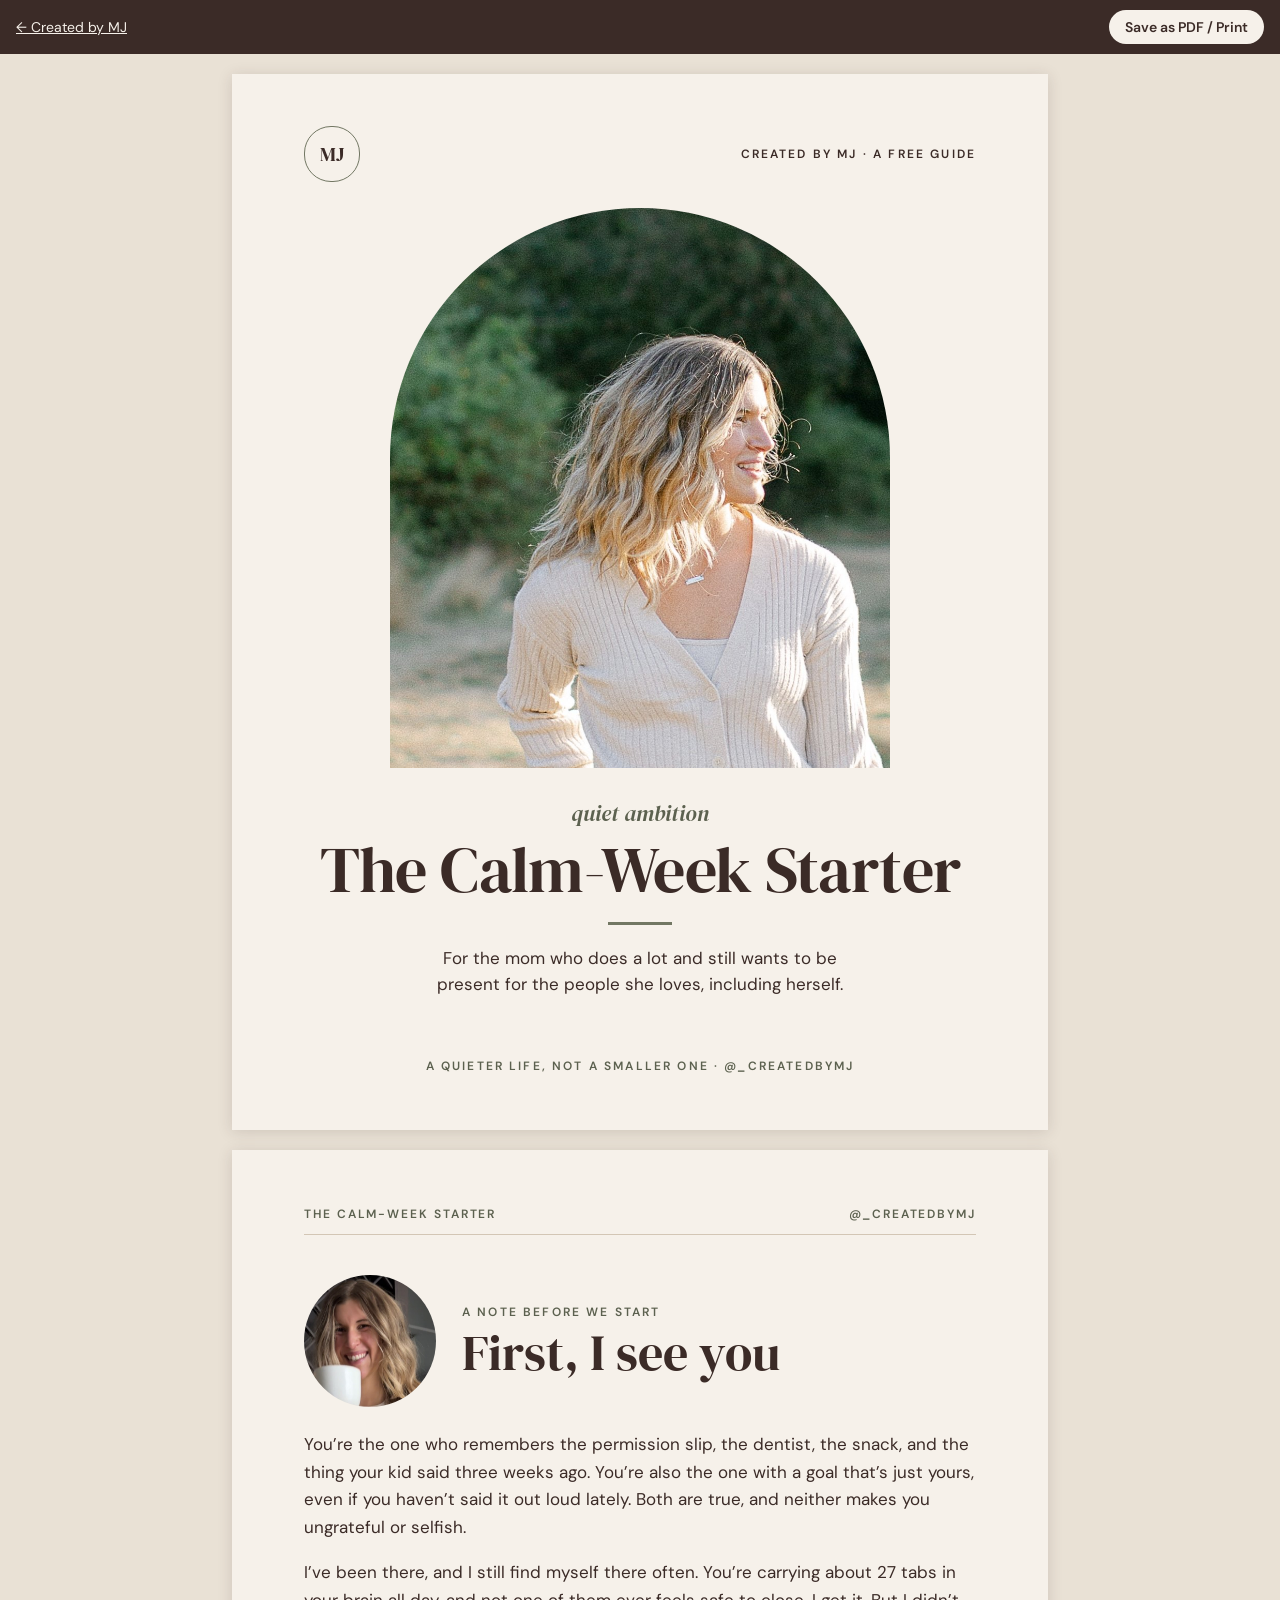
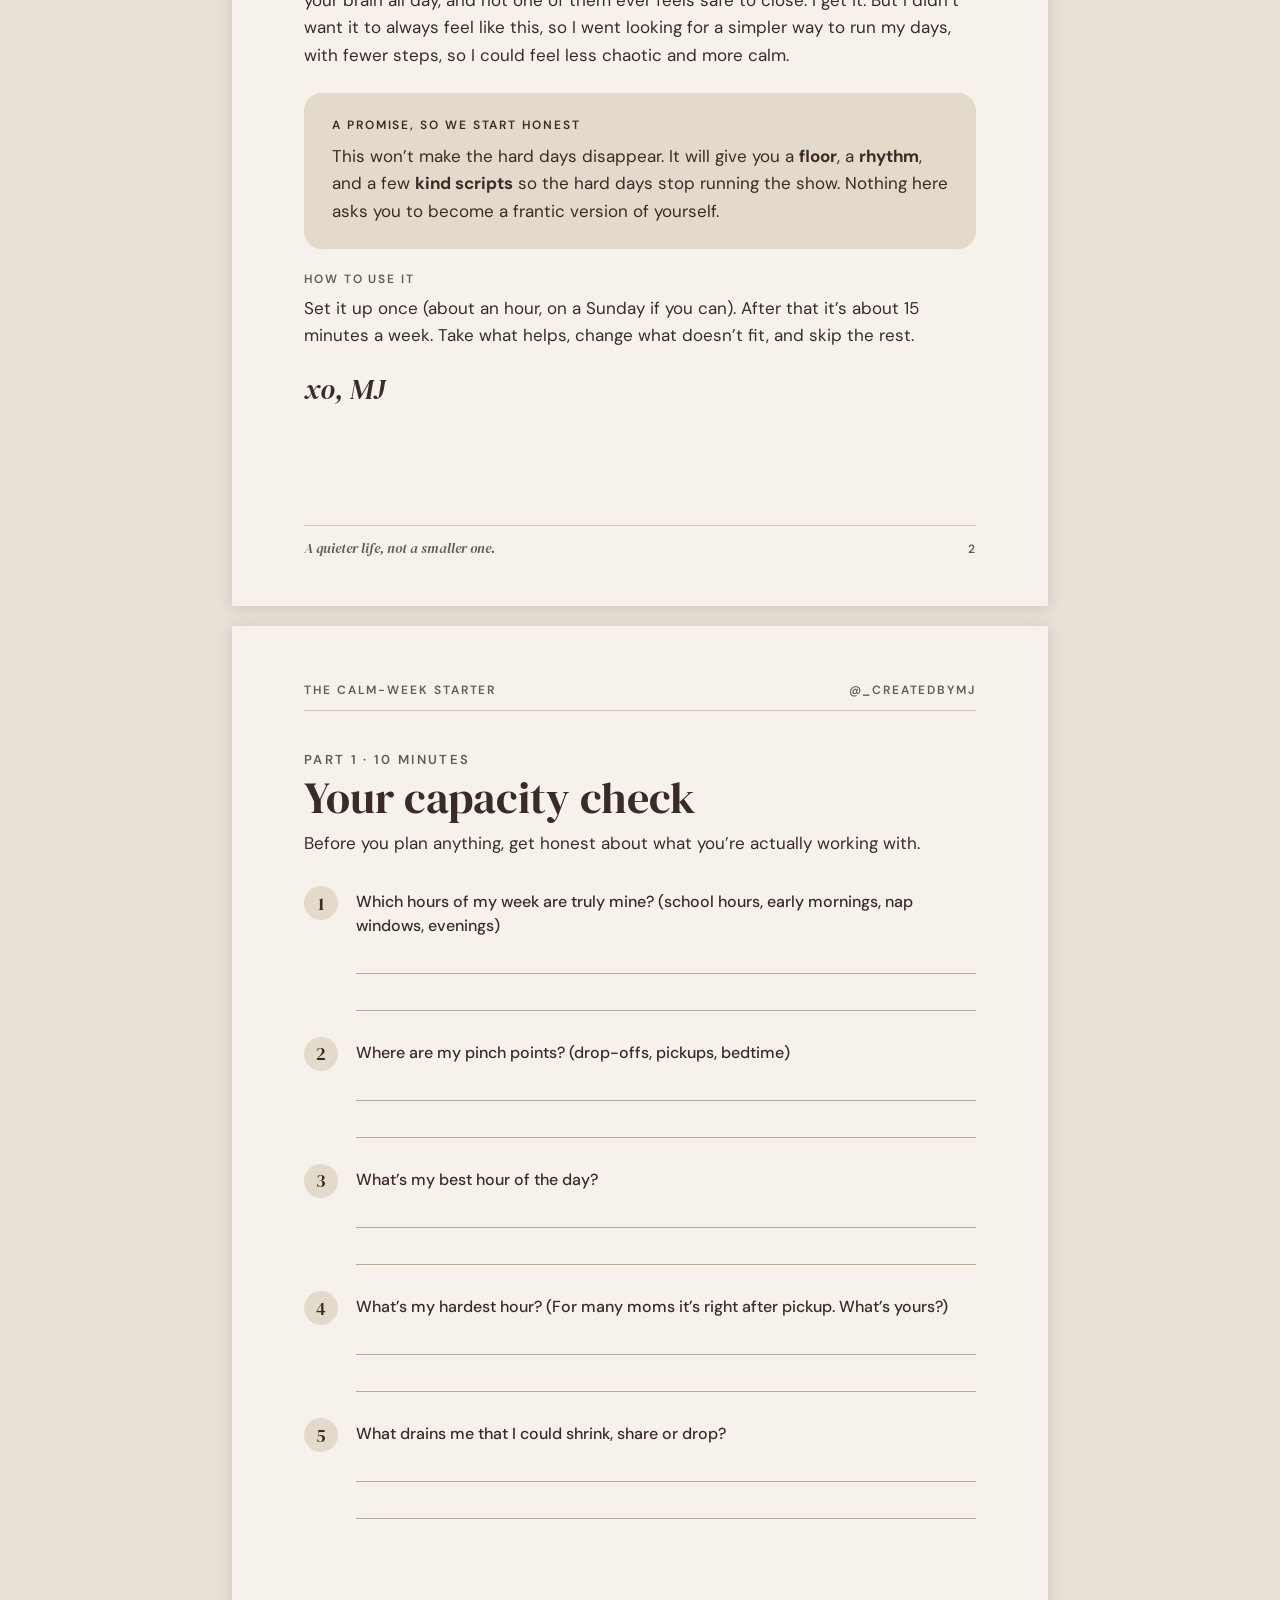
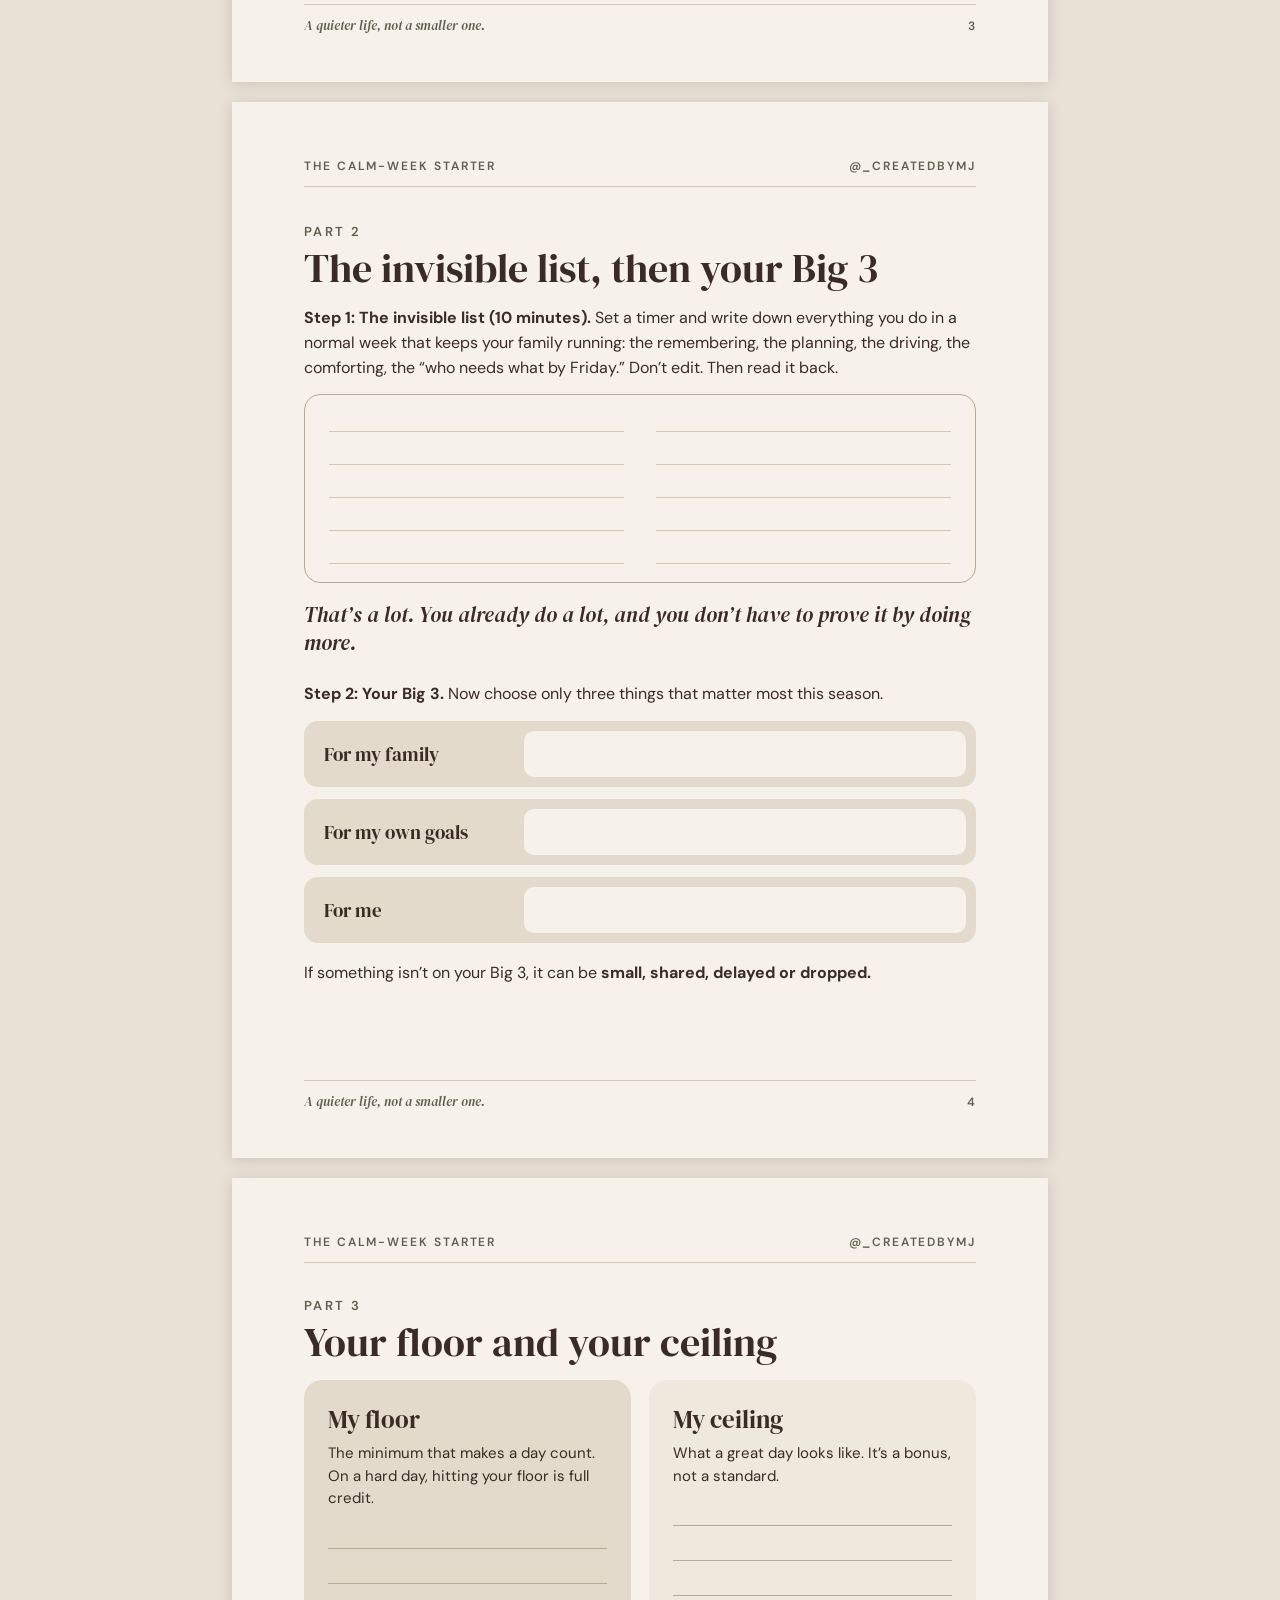
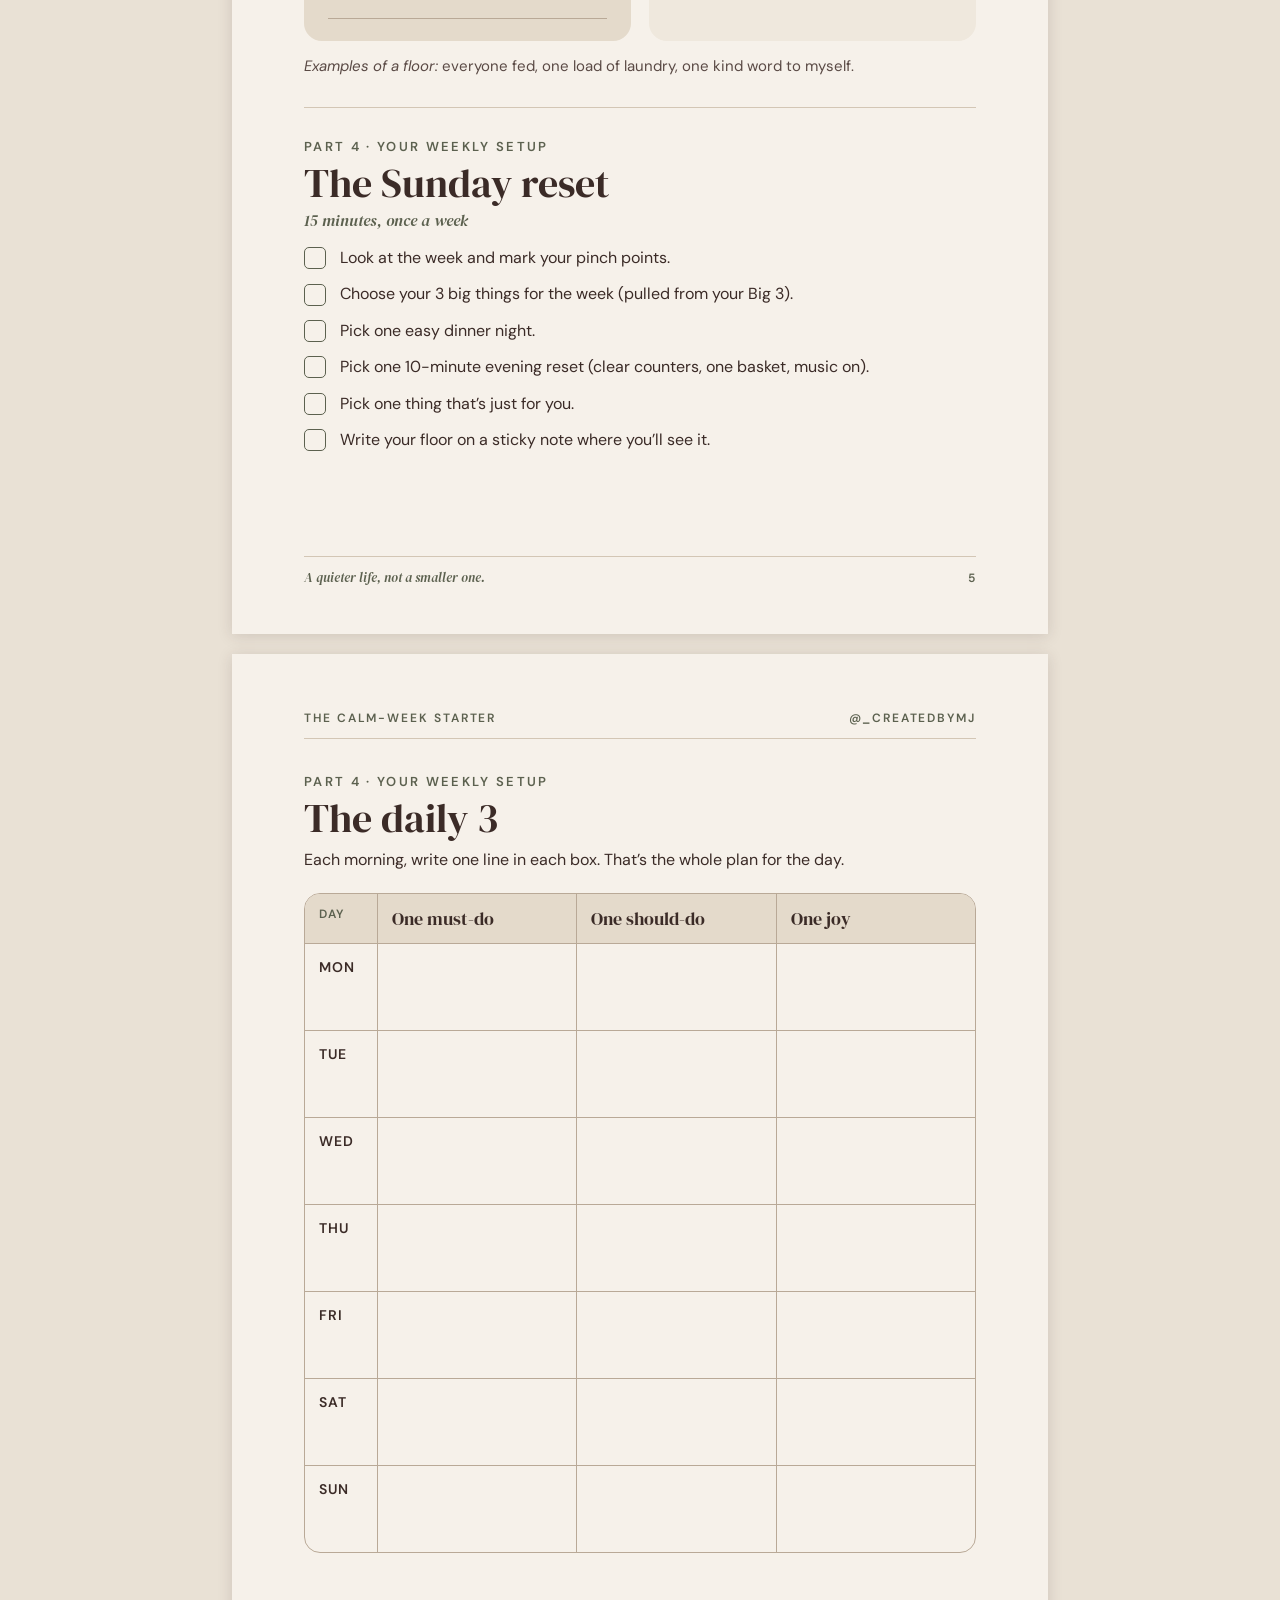
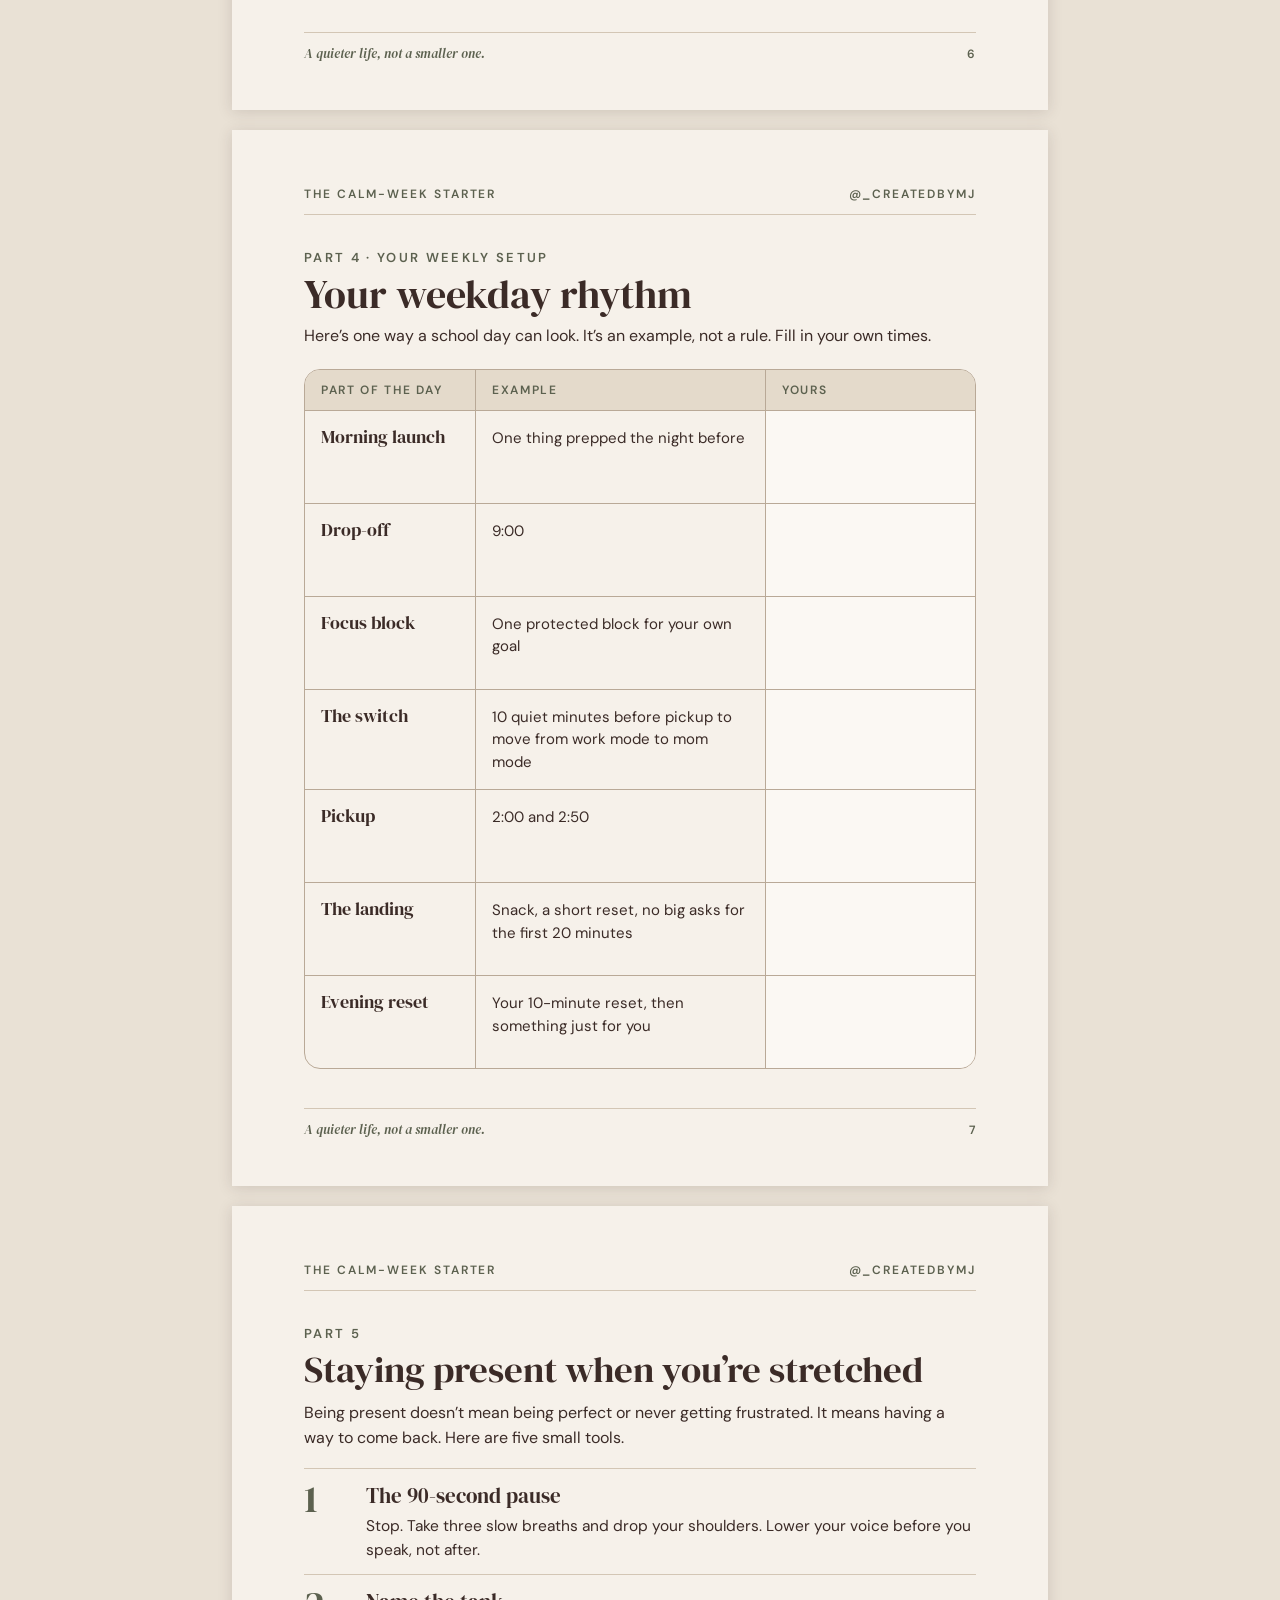
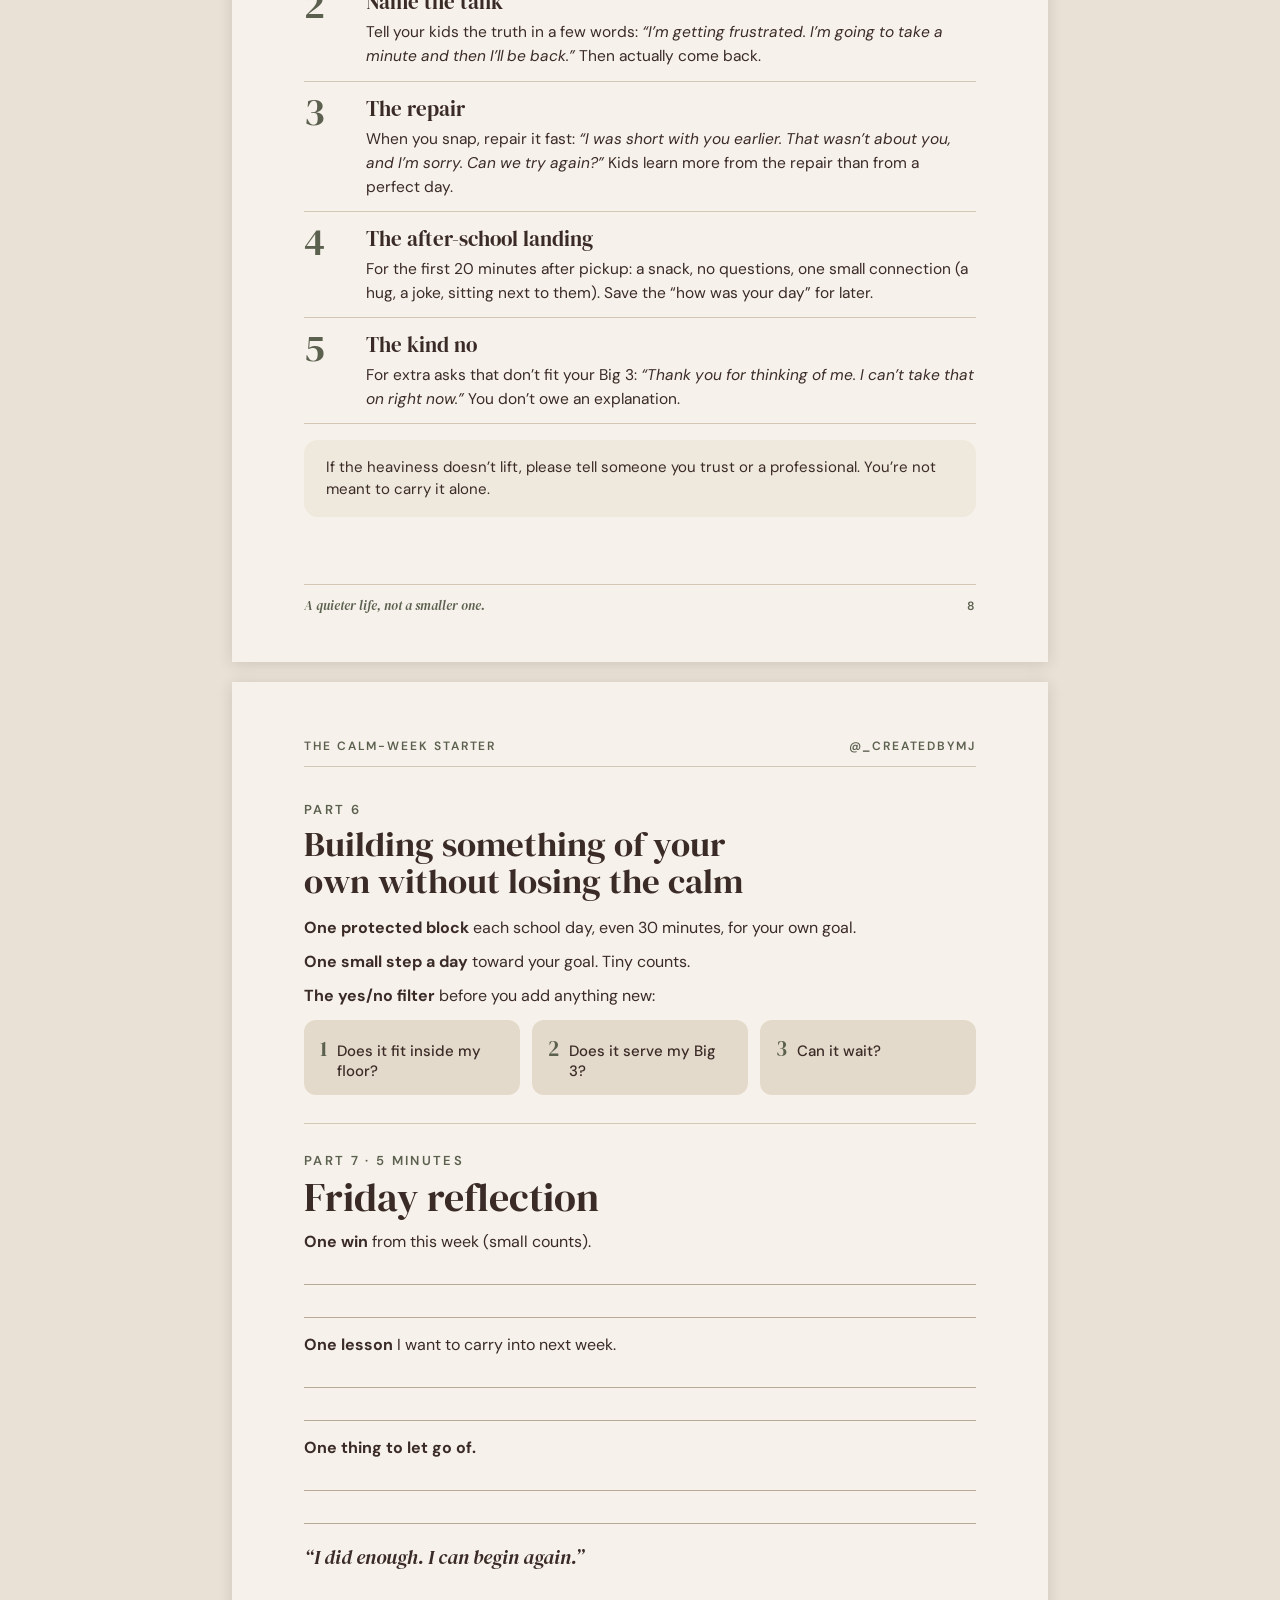
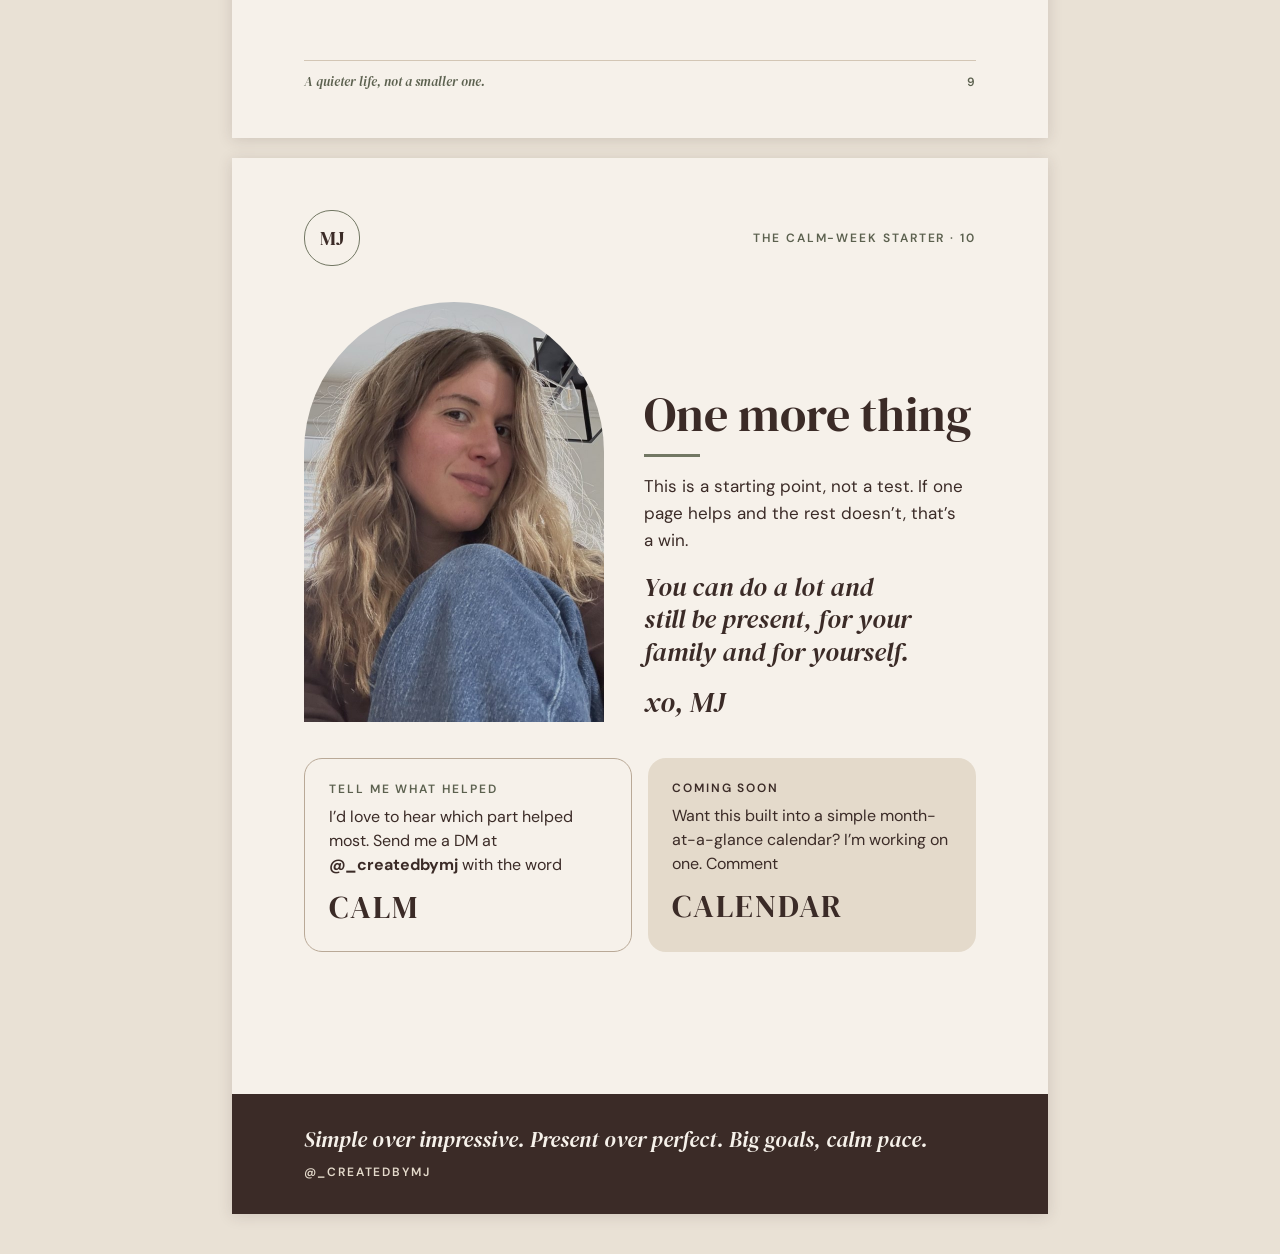
==== calm-week-starter.html @ dbc9920c "Add files via upload" ====
<!doctype html><html lang="en"><head><meta charset="utf-8"><meta name="viewport" content="width=device-width, initial-scale=1">
<title>The Calm-Week Starter | Created by MJ</title>
<meta name="description" content="A free guide from @_createdbymj for the mom who does a lot and still wants to be present.">
<link rel="preconnect" href="https://fonts.googleapis.com"><link rel="preconnect" href="https://fonts.gstatic.com" crossorigin>
<link rel="stylesheet" href="https://fonts.googleapis.com/css2?family=DM+Serif+Display:ital@0;1&family=DM+Sans:opsz,wght@9..40,400;9..40,500;9..40,600&display=swap">
<style>
html,body{margin:0;background:#E9E1D5}
.bar{position:sticky;top:0;z-index:5;background:#3B2B27;color:#F6F1EA;font-family:'DM Sans',system-ui,sans-serif;font-size:14px;display:flex;justify-content:space-between;align-items:center;gap:12px;padding:10px max(16px,env(safe-area-inset-left))}
.bar a{color:#F6F1EA}
.bar button{font:inherit;font-weight:600;background:#F6F1EA;color:#3B2B27;border:0;border-radius:999px;padding:8px 16px;cursor:pointer}
.wrap{display:flex;flex-direction:column;align-items:center;gap:20px;padding:20px 0 40px}
.frame{width:min(816px,calc(100vw - 24px));overflow:hidden;box-shadow:0 2px 14px rgba(59,43,39,.15)}
.pg{width:816px;height:1056px;overflow:hidden;transform-origin:0 0}
@page{size:8.5in 11in;margin:0}
@media print{
 html,body{background:#F6F1EA}
 .bar{display:none}.wrap{display:block;padding:0}
 .frame{width:816px!important;height:1056px!important;box-shadow:none;page-break-after:always;break-after:page}
 .frame:last-child{page-break-after:auto;break-after:auto}
 .pg{transform:none!important}
 *{-webkit-print-color-adjust:exact;print-color-adjust:exact}
}
</style></head><body>
<div class="bar"><a href="/">← Created by MJ</a><button type="button" id="save">Save as PDF / Print</button></div>
<div class="wrap"><div class="frame"><section class="pg">

<div style="width: 816px; height: 1056px; box-sizing: border-box; padding: 52px 72px 56px; background: #F6F1EA; font-family: 'DM Sans', system-ui, sans-serif; color: #3B2B27; display: flex; flex-direction: column; align-items: center">
<div style="width: 100%; display: flex; justify-content: space-between; align-items: center">
<div style="width: 54px; height: 54px; border-radius: 27px; border: 1px solid #727763; display: flex; align-items: center; justify-content: center; font-family: 'DM Serif Display', Georgia, serif; font-size: 20px; color: #3B2B27">MJ</div>
<span style="font-size: 12px; letter-spacing: 0.18em; text-transform: uppercase; font-weight: 600; color: #3B2B27">Created by MJ · A free guide</span>
</div>
<img src="cws-cover.jpg" alt="MJ smiling outdoors in a cream cardigan" style="margin-top: 26px; width: 500px; height: 560px; object-fit: cover; object-position: 55% 30%; border-radius: 250px 250px 0 0; display: block">
<p style="margin: 34px 0 0; font-family: 'DM Serif Display', Georgia, serif; font-style: italic; font-size: 22px; color: #5C614F; line-height: 1">quiet ambition</p>
<h1 style="margin: 14px 0 0; font-family: 'DM Serif Display', Georgia, serif; font-weight: 400; font-size: 64px; line-height: 1; color: #3B2B27; letter-spacing: -0.01em; text-align: center">The Calm-Week Starter</h1>
<div style="margin-top: 20px; width: 64px; height: 3px; background: #727763"></div>
<p style="margin: 20px 0 0; max-width: 560px; text-align: center; font-size: 17px; line-height: 1.55; color: #3B2B27; text-wrap: balance">For the mom who does a lot and still wants to be present for the people she loves, including herself.</p>
<p style="margin: auto 0 0; font-size: 12px; letter-spacing: 0.18em; text-transform: uppercase; font-weight: 600; color: #5C614F">A quieter life, not a smaller one · @_createdbymj</p>
</div>
</section></div><div class="frame"><section class="pg">

<div style="width: 816px; height: 1056px; box-sizing: border-box; padding: 56px 72px 48px; background: #F6F1EA; font-family: 'DM Sans', system-ui, sans-serif; color: #3B2B27; display: flex; flex-direction: column">
<div style="display: flex; justify-content: space-between; font-size: 12px; letter-spacing: 0.16em; text-transform: uppercase; font-weight: 600; color: #5C614F; border-bottom: 1px solid #D3C6B5; padding-bottom: 12px">
<span>The Calm-Week Starter</span><span>@_createdbymj</span>
</div>
<div style="flex-grow: 1; display: flex; flex-direction: column; gap: 18px; padding-top: 40px">
<div style="display: flex; align-items: center; gap: 26px; margin-bottom: 6px">
<img src="cws-welcome.jpg" alt="MJ laughing with a mug in her kitchen" style="width: 132px; height: 132px; border-radius: 66px; object-fit: cover; flex-shrink: 0; display: block">
<div style="display: flex; flex-direction: column; gap: 8px">
<p style="margin: 0; font-size: 12px; letter-spacing: 0.18em; text-transform: uppercase; font-weight: 600; color: #5C614F">A note before we start</p>
<h2 style="margin: 0; font-family: 'DM Serif Display', Georgia, serif; font-weight: 400; font-size: 50px; line-height: 1; color: #3B2B27">First, I see you</h2>
</div>
</div>
<p style="margin: 0; font-size: 17px; line-height: 1.62; text-wrap: pretty">You’re the one who remembers the permission slip, the dentist, the snack, and the thing your kid said three weeks ago. You’re also the one with a goal that’s just yours, even if you haven’t said it out loud lately. Both are true, and neither makes you ungrateful or selfish.</p>
<p style="margin: 0; font-size: 17px; line-height: 1.62; text-wrap: pretty">I’ve been there, and I still find myself there often. You’re carrying about 27 tabs in your brain all day, and not one of them ever feels safe to close. I get it. But I didn’t want it to always feel like this, so I went looking for a simpler way to run my days, with fewer steps, so I could feel less chaotic and more calm.</p>
<div style="margin-top: 6px; background: #E4DACB; border-radius: 18px; padding: 24px 28px; display: flex; flex-direction: column; gap: 10px">
<p style="margin: 0; font-size: 12px; letter-spacing: 0.16em; text-transform: uppercase; font-weight: 600; color: #3B2B27">A promise, so we start honest</p>
<p style="margin: 0; font-size: 17px; line-height: 1.6; text-wrap: pretty">This won’t make the hard days disappear. It will give you a <strong>floor</strong>, a <strong>rhythm</strong>, and a few <strong>kind scripts</strong> so the hard days stop running the show. Nothing here asks you to become a frantic version of yourself.</p>
</div>
<div style="display: flex; flex-direction: column; gap: 8px; margin-top: 4px">
<p style="margin: 0; font-size: 12px; letter-spacing: 0.16em; text-transform: uppercase; font-weight: 600; color: #5C614F">How to use it</p>
<p style="margin: 0; font-size: 17px; line-height: 1.6; text-wrap: pretty">Set it up once (about an hour, on a Sunday if you can). After that it’s about 15 minutes a week. Take what helps, change what doesn’t fit, and skip the rest.</p>
</div>
<p style="margin: 8px 0 0; font-family: 'DM Serif Display', Georgia, serif; font-style: italic; font-size: 28px; color: #3B2B27; line-height: 1">xo, MJ</p>
</div>
<div style="display: flex; justify-content: space-between; align-items: baseline; border-top: 1px solid #D3C6B5; padding-top: 12px">
<span style="font-family: 'DM Serif Display', Georgia, serif; font-style: italic; font-size: 14px; color: #5C614F">A quieter life, not a smaller one.</span>
<span style="font-size: 12px; font-weight: 600; letter-spacing: 0.1em; color: #5C614F">2</span>
</div>
</div>
</section></div><div class="frame"><section class="pg">

<div style="width: 816px; height: 1056px; box-sizing: border-box; padding: 56px 72px 48px; background: #F6F1EA; font-family: 'DM Sans', system-ui, sans-serif; color: #3B2B27; display: flex; flex-direction: column">
<div style="display: flex; justify-content: space-between; font-size: 12px; letter-spacing: 0.16em; text-transform: uppercase; font-weight: 600; color: #5C614F; border-bottom: 1px solid #D3C6B5; padding-bottom: 12px">
<span>The Calm-Week Starter</span><span>@_createdbymj</span>
</div>
<div style="flex-grow: 1; display: flex; flex-direction: column; padding-top: 40px">
<p style="margin: 0; font-size: 13px; letter-spacing: 0.18em; text-transform: uppercase; font-weight: 600; color: #5C614F">Part 1 · 10 minutes</p>
<h2 style="margin: 8px 0 10px; font-family: 'DM Serif Display', Georgia, serif; font-weight: 400; font-size: 44px; line-height: 1; color: #3B2B27">Your capacity check</h2>
<p style="margin: 0 0 30px; font-size: 17px; line-height: 1.55">Before you plan anything, get honest about what you’re actually working with.</p>
<div style="display: flex; flex-direction: column; gap: 26px">
<div style="display: flex; gap: 18px">
<div style="flex-shrink: 0; width: 34px; height: 34px; border-radius: 17px; background: #E4DACB; display: flex; align-items: center; justify-content: center; font-family: 'DM Serif Display', Georgia, serif; font-weight: 400; font-size: 18px; color: #3B2B27">1</div>
<div style="flex-grow: 1; display: flex; flex-direction: column">
<p style="margin: 4px 0 0; font-size: 16px; line-height: 1.45; font-weight: 500">Which hours of my week are truly mine? (school hours, early mornings, nap windows, evenings)</p>
<div style="height: 36px; border-bottom: 1px solid #B9A997"></div>
<div style="height: 36px; border-bottom: 1px solid #B9A997"></div>
</div>
</div>
<div style="display: flex; gap: 18px">
<div style="flex-shrink: 0; width: 34px; height: 34px; border-radius: 17px; background: #E4DACB; display: flex; align-items: center; justify-content: center; font-family: 'DM Serif Display', Georgia, serif; font-weight: 400; font-size: 18px; color: #3B2B27">2</div>
<div style="flex-grow: 1; display: flex; flex-direction: column">
<p style="margin: 4px 0 0; font-size: 16px; line-height: 1.45; font-weight: 500">Where are my pinch points? (drop-offs, pickups, bedtime)</p>
<div style="height: 36px; border-bottom: 1px solid #B9A997"></div>
<div style="height: 36px; border-bottom: 1px solid #B9A997"></div>
</div>
</div>
<div style="display: flex; gap: 18px">
<div style="flex-shrink: 0; width: 34px; height: 34px; border-radius: 17px; background: #E4DACB; display: flex; align-items: center; justify-content: center; font-family: 'DM Serif Display', Georgia, serif; font-weight: 400; font-size: 18px; color: #3B2B27">3</div>
<div style="flex-grow: 1; display: flex; flex-direction: column">
<p style="margin: 4px 0 0; font-size: 16px; line-height: 1.45; font-weight: 500">What’s my best hour of the day?</p>
<div style="height: 36px; border-bottom: 1px solid #B9A997"></div>
<div style="height: 36px; border-bottom: 1px solid #B9A997"></div>
</div>
</div>
<div style="display: flex; gap: 18px">
<div style="flex-shrink: 0; width: 34px; height: 34px; border-radius: 17px; background: #E4DACB; display: flex; align-items: center; justify-content: center; font-family: 'DM Serif Display', Georgia, serif; font-weight: 400; font-size: 18px; color: #3B2B27">4</div>
<div style="flex-grow: 1; display: flex; flex-direction: column">
<p style="margin: 4px 0 0; font-size: 16px; line-height: 1.45; font-weight: 500">What’s my hardest hour? (For many moms it’s right after pickup. What’s yours?)</p>
<div style="height: 36px; border-bottom: 1px solid #B9A997"></div>
<div style="height: 36px; border-bottom: 1px solid #B9A997"></div>
</div>
</div>
<div style="display: flex; gap: 18px">
<div style="flex-shrink: 0; width: 34px; height: 34px; border-radius: 17px; background: #E4DACB; display: flex; align-items: center; justify-content: center; font-family: 'DM Serif Display', Georgia, serif; font-weight: 400; font-size: 18px; color: #3B2B27">5</div>
<div style="flex-grow: 1; display: flex; flex-direction: column">
<p style="margin: 4px 0 0; font-size: 16px; line-height: 1.45; font-weight: 500">What drains me that I could shrink, share or drop?</p>
<div style="height: 36px; border-bottom: 1px solid #B9A997"></div>
<div style="height: 36px; border-bottom: 1px solid #B9A997"></div>
</div>
</div>
</div>
</div>
<div style="display: flex; justify-content: space-between; align-items: baseline; border-top: 1px solid #D3C6B5; padding-top: 12px">
<span style="font-family: 'DM Serif Display', Georgia, serif; font-style: italic; font-size: 13px; color: #5C614F">A quieter life, not a smaller one.</span>
<span style="font-size: 12px; font-weight: 600; letter-spacing: 0.1em; color: #5C614F">3</span>
</div>
</div>
</section></div><div class="frame"><section class="pg">

<div style="width: 816px; height: 1056px; box-sizing: border-box; padding: 56px 72px 48px; background: #F6F1EA; font-family: 'DM Sans', system-ui, sans-serif; color: #3B2B27; display: flex; flex-direction: column">
<div style="display: flex; justify-content: space-between; font-size: 12px; letter-spacing: 0.16em; text-transform: uppercase; font-weight: 600; color: #5C614F; border-bottom: 1px solid #D3C6B5; padding-bottom: 12px">
<span>The Calm-Week Starter</span><span>@_createdbymj</span>
</div>
<div style="flex-grow: 1; display: flex; flex-direction: column; padding-top: 36px">
<p style="margin: 0; font-size: 13px; letter-spacing: 0.18em; text-transform: uppercase; font-weight: 600; color: #5C614F">Part 2</p>
<h2 style="margin: 8px 0 18px; font-family: 'DM Serif Display', Georgia, serif; font-weight: 400; font-size: 40px; line-height: 1; color: #3B2B27">The invisible list, then your Big 3</h2>
<p style="margin: 0; font-size: 16px; line-height: 1.55; text-wrap: pretty"><strong>Step 1: The invisible list (10 minutes).</strong> Set a timer and write down everything you do in a normal week that keeps your family running: the remembering, the planning, the driving, the comforting, the “who needs what by Friday.” Don’t edit. Then read it back.</p>
<div style="margin-top: 14px; border: 1px solid #B9A997; border-radius: 16px; padding: 4px 24px 18px; display: grid; grid-template-columns: repeat(2, minmax(0, 1fr)); column-gap: 32px">
<div style="height: 32px; border-bottom: 1px solid #D3C6B5"></div><div style="height: 32px; border-bottom: 1px solid #D3C6B5"></div>
<div style="height: 32px; border-bottom: 1px solid #D3C6B5"></div><div style="height: 32px; border-bottom: 1px solid #D3C6B5"></div>
<div style="height: 32px; border-bottom: 1px solid #D3C6B5"></div><div style="height: 32px; border-bottom: 1px solid #D3C6B5"></div>
<div style="height: 32px; border-bottom: 1px solid #D3C6B5"></div><div style="height: 32px; border-bottom: 1px solid #D3C6B5"></div>
<div style="height: 32px; border-bottom: 1px solid #D3C6B5"></div><div style="height: 32px; border-bottom: 1px solid #D3C6B5"></div>
</div>
<p style="margin: 18px 0 0; font-family: 'DM Serif Display', Georgia, serif; font-style: italic; font-weight: 400; font-size: 21px; line-height: 1.3; color: #3B2B27">That’s a lot. You already do a lot, and you don’t have to prove it by doing more.</p>
<p style="margin: 26px 0 14px; font-size: 16px; line-height: 1.55"><strong>Step 2: Your Big 3.</strong> Now choose only three things that matter most this season.</p>
<div style="display: flex; flex-direction: column; gap: 12px">
<div style="display: flex; align-items: stretch; background: #E4DACB; border-radius: 14px; overflow: hidden">
<div style="width: 170px; flex-shrink: 0; padding: 0 20px; display: flex; align-items: center; font-family: 'DM Serif Display', Georgia, serif; font-weight: 400; font-size: 19px; color: #3B2B27">For my family</div>
<div style="flex-grow: 1; margin: 10px; background: #F6F1EA; border-radius: 10px; height: 46px"></div>
</div>
<div style="display: flex; align-items: stretch; background: #E4DACB; border-radius: 14px; overflow: hidden">
<div style="width: 170px; flex-shrink: 0; padding: 0 20px; display: flex; align-items: center; font-family: 'DM Serif Display', Georgia, serif; font-weight: 400; font-size: 19px; color: #3B2B27">For my own goals</div>
<div style="flex-grow: 1; margin: 10px; background: #F6F1EA; border-radius: 10px; height: 46px"></div>
</div>
<div style="display: flex; align-items: stretch; background: #E4DACB; border-radius: 14px; overflow: hidden">
<div style="width: 170px; flex-shrink: 0; padding: 0 20px; display: flex; align-items: center; font-family: 'DM Serif Display', Georgia, serif; font-weight: 400; font-size: 19px; color: #3B2B27">For me</div>
<div style="flex-grow: 1; margin: 10px; background: #F6F1EA; border-radius: 10px; height: 46px"></div>
</div>
</div>
<p style="margin: 18px 0 0; font-size: 16px; line-height: 1.55">If something isn’t on your Big 3, it can be <strong>small, shared, delayed or dropped.</strong></p>
</div>
<div style="display: flex; justify-content: space-between; align-items: baseline; border-top: 1px solid #D3C6B5; padding-top: 12px">
<span style="font-family: 'DM Serif Display', Georgia, serif; font-style: italic; font-size: 13px; color: #5C614F">A quieter life, not a smaller one.</span>
<span style="font-size: 12px; font-weight: 600; letter-spacing: 0.1em; color: #5C614F">4</span>
</div>
</div>
</section></div><div class="frame"><section class="pg">

<div style="width: 816px; height: 1056px; box-sizing: border-box; padding: 56px 72px 48px; background: #F6F1EA; font-family: 'DM Sans', system-ui, sans-serif; color: #3B2B27; display: flex; flex-direction: column">
<div style="display: flex; justify-content: space-between; font-size: 12px; letter-spacing: 0.16em; text-transform: uppercase; font-weight: 600; color: #5C614F; border-bottom: 1px solid #D3C6B5; padding-bottom: 12px">
<span>The Calm-Week Starter</span><span>@_createdbymj</span>
</div>
<div style="flex-grow: 1; display: flex; flex-direction: column; padding-top: 34px">
<p style="margin: 0; font-size: 13px; letter-spacing: 0.18em; text-transform: uppercase; font-weight: 600; color: #5C614F">Part 3</p>
<h2 style="margin: 8px 0 18px; font-family: 'DM Serif Display', Georgia, serif; font-weight: 400; font-size: 40px; line-height: 1; color: #3B2B27">Your floor and your ceiling</h2>
<div style="display: grid; grid-template-columns: repeat(2, minmax(0, 1fr)); gap: 18px">
<div style="background: #E4DACB; border-radius: 18px; padding: 22px 24px; display: flex; flex-direction: column">
<p style="margin: 0; font-family: 'DM Serif Display', Georgia, serif; font-weight: 400; font-size: 25px; color: #3B2B27">My floor</p>
<p style="margin: 6px 0 4px; font-size: 15px; line-height: 1.5">The minimum that makes a day count. On a hard day, hitting your floor is full credit.</p>
<div style="height: 34px; border-bottom: 1px solid #B9A997"></div>
<div style="height: 34px; border-bottom: 1px solid #B9A997"></div>
<div style="height: 34px; border-bottom: 1px solid #B9A997"></div>
</div>
<div style="background: #EFE8DD; border-radius: 18px; padding: 22px 24px; display: flex; flex-direction: column">
<p style="margin: 0; font-family: 'DM Serif Display', Georgia, serif; font-weight: 400; font-size: 25px; color: #3B2B27">My ceiling</p>
<p style="margin: 6px 0 4px; font-size: 15px; line-height: 1.5">What a great day looks like. It’s a bonus, not a standard.</p>
<div style="height: 34px; border-bottom: 1px solid #B9A997"></div>
<div style="height: 34px; border-bottom: 1px solid #B9A997"></div>
<div style="height: 34px; border-bottom: 1px solid #B9A997"></div>
</div>
</div>
<p style="margin: 14px 0 0; font-size: 15px; line-height: 1.5; color: #5A4A45"><em>Examples of a floor:</em> everyone fed, one load of laundry, one kind word to myself.</p>
<div style="height: 1px; background: #D3C6B5; margin: 30px 0"></div>
<p style="margin: 0; font-size: 13px; letter-spacing: 0.18em; text-transform: uppercase; font-weight: 600; color: #5C614F">Part 4 · Your weekly setup</p>
<h2 style="margin: 8px 0 6px; font-family: 'DM Serif Display', Georgia, serif; font-weight: 400; font-size: 40px; line-height: 1; color: #3B2B27">The Sunday reset</h2>
<p style="margin: 0 0 16px; font-family: 'DM Serif Display', Georgia, serif; font-style: italic; font-size: 16px; color: #5C614F">15 minutes, once a week</p>
<div style="display: flex; flex-direction: column; gap: 14px">
<div style="display: flex; gap: 14px; align-items: center"><div style="width: 20px; height: 20px; flex-shrink: 0; border: 1.5px solid #5C614F; border-radius: 5px"></div><span style="font-size: 16px; line-height: 1.4">Look at the week and mark your pinch points.</span></div>
<div style="display: flex; gap: 14px; align-items: center"><div style="width: 20px; height: 20px; flex-shrink: 0; border: 1.5px solid #5C614F; border-radius: 5px"></div><span style="font-size: 16px; line-height: 1.4">Choose your 3 big things for the week (pulled from your Big 3).</span></div>
<div style="display: flex; gap: 14px; align-items: center"><div style="width: 20px; height: 20px; flex-shrink: 0; border: 1.5px solid #5C614F; border-radius: 5px"></div><span style="font-size: 16px; line-height: 1.4">Pick one easy dinner night.</span></div>
<div style="display: flex; gap: 14px; align-items: center"><div style="width: 20px; height: 20px; flex-shrink: 0; border: 1.5px solid #5C614F; border-radius: 5px"></div><span style="font-size: 16px; line-height: 1.4">Pick one 10-minute evening reset (clear counters, one basket, music on).</span></div>
<div style="display: flex; gap: 14px; align-items: center"><div style="width: 20px; height: 20px; flex-shrink: 0; border: 1.5px solid #5C614F; border-radius: 5px"></div><span style="font-size: 16px; line-height: 1.4">Pick one thing that’s just for you.</span></div>
<div style="display: flex; gap: 14px; align-items: center"><div style="width: 20px; height: 20px; flex-shrink: 0; border: 1.5px solid #5C614F; border-radius: 5px"></div><span style="font-size: 16px; line-height: 1.4">Write your floor on a sticky note where you’ll see it.</span></div>
</div>
</div>
<div style="display: flex; justify-content: space-between; align-items: baseline; border-top: 1px solid #D3C6B5; padding-top: 12px">
<span style="font-family: 'DM Serif Display', Georgia, serif; font-style: italic; font-size: 13px; color: #5C614F">A quieter life, not a smaller one.</span>
<span style="font-size: 12px; font-weight: 600; letter-spacing: 0.1em; color: #5C614F">5</span>
</div>
</div>
</section></div><div class="frame"><section class="pg">

<div style="width: 816px; height: 1056px; box-sizing: border-box; padding: 56px 72px 48px; background: #F6F1EA; font-family: 'DM Sans', system-ui, sans-serif; color: #3B2B27; display: flex; flex-direction: column">
<div style="display: flex; justify-content: space-between; font-size: 12px; letter-spacing: 0.16em; text-transform: uppercase; font-weight: 600; color: #5C614F; border-bottom: 1px solid #D3C6B5; padding-bottom: 12px">
<span>The Calm-Week Starter</span><span>@_createdbymj</span>
</div>
<div style="flex-grow: 1; display: flex; flex-direction: column; padding-top: 34px">
<p style="margin: 0; font-size: 13px; letter-spacing: 0.18em; text-transform: uppercase; font-weight: 600; color: #5C614F">Part 4 · Your weekly setup</p>
<h2 style="margin: 8px 0 10px; font-family: 'DM Serif Display', Georgia, serif; font-weight: 400; font-size: 40px; line-height: 1; color: #3B2B27">The daily 3</h2>
<p style="margin: 0 0 20px; font-size: 16px; line-height: 1.55">Each morning, write one line in each box. That’s the whole plan for the day.</p>
<div style="border: 1px solid #B9A997; border-radius: 16px; overflow: hidden">
<div style="display: grid; grid-template-columns: 72px repeat(3, minmax(0, 1fr)); background: #E4DACB">
<div style="padding: 12px 14px; font-size: 12px; letter-spacing: 0.14em; text-transform: uppercase; font-weight: 600; color: #5C614F">Day</div>
<div style="padding: 12px 14px; border-left: 1px solid #B9A997; font-family: 'DM Serif Display', Georgia, serif; font-weight: 400; font-size: 18px; color: #3B2B27">One must-do</div>
<div style="padding: 12px 14px; border-left: 1px solid #B9A997; font-family: 'DM Serif Display', Georgia, serif; font-weight: 400; font-size: 18px; color: #3B2B27">One should-do</div>
<div style="padding: 12px 14px; border-left: 1px solid #B9A997; font-family: 'DM Serif Display', Georgia, serif; font-weight: 400; font-size: 18px; color: #3B2B27">One joy</div>
</div>

<div style="display: grid; grid-template-columns: 72px repeat(3, minmax(0, 1fr)); height: 86px; border-top: 1px solid #B9A997">
<div style="padding: 14px; font-size: 14px; font-weight: 600; letter-spacing: 0.08em; text-transform: uppercase; color: #3B2B27">Mon</div>
<div style="border-left: 1px solid #B9A997"></div>
<div style="border-left: 1px solid #B9A997"></div>
<div style="border-left: 1px solid #B9A997"></div>
</div>

<div style="display: grid; grid-template-columns: 72px repeat(3, minmax(0, 1fr)); height: 86px; border-top: 1px solid #B9A997">
<div style="padding: 14px; font-size: 14px; font-weight: 600; letter-spacing: 0.08em; text-transform: uppercase; color: #3B2B27">Tue</div>
<div style="border-left: 1px solid #B9A997"></div>
<div style="border-left: 1px solid #B9A997"></div>
<div style="border-left: 1px solid #B9A997"></div>
</div>

<div style="display: grid; grid-template-columns: 72px repeat(3, minmax(0, 1fr)); height: 86px; border-top: 1px solid #B9A997">
<div style="padding: 14px; font-size: 14px; font-weight: 600; letter-spacing: 0.08em; text-transform: uppercase; color: #3B2B27">Wed</div>
<div style="border-left: 1px solid #B9A997"></div>
<div style="border-left: 1px solid #B9A997"></div>
<div style="border-left: 1px solid #B9A997"></div>
</div>

<div style="display: grid; grid-template-columns: 72px repeat(3, minmax(0, 1fr)); height: 86px; border-top: 1px solid #B9A997">
<div style="padding: 14px; font-size: 14px; font-weight: 600; letter-spacing: 0.08em; text-transform: uppercase; color: #3B2B27">Thu</div>
<div style="border-left: 1px solid #B9A997"></div>
<div style="border-left: 1px solid #B9A997"></div>
<div style="border-left: 1px solid #B9A997"></div>
</div>

<div style="display: grid; grid-template-columns: 72px repeat(3, minmax(0, 1fr)); height: 86px; border-top: 1px solid #B9A997">
<div style="padding: 14px; font-size: 14px; font-weight: 600; letter-spacing: 0.08em; text-transform: uppercase; color: #3B2B27">Fri</div>
<div style="border-left: 1px solid #B9A997"></div>
<div style="border-left: 1px solid #B9A997"></div>
<div style="border-left: 1px solid #B9A997"></div>
</div>

<div style="display: grid; grid-template-columns: 72px repeat(3, minmax(0, 1fr)); height: 86px; border-top: 1px solid #B9A997">
<div style="padding: 14px; font-size: 14px; font-weight: 600; letter-spacing: 0.08em; text-transform: uppercase; color: #3B2B27">Sat</div>
<div style="border-left: 1px solid #B9A997"></div>
<div style="border-left: 1px solid #B9A997"></div>
<div style="border-left: 1px solid #B9A997"></div>
</div>

<div style="display: grid; grid-template-columns: 72px repeat(3, minmax(0, 1fr)); height: 86px; border-top: 1px solid #B9A997">
<div style="padding: 14px; font-size: 14px; font-weight: 600; letter-spacing: 0.08em; text-transform: uppercase; color: #3B2B27">Sun</div>
<div style="border-left: 1px solid #B9A997"></div>
<div style="border-left: 1px solid #B9A997"></div>
<div style="border-left: 1px solid #B9A997"></div>
</div>

</div>
</div>
<div style="display: flex; justify-content: space-between; align-items: baseline; border-top: 1px solid #D3C6B5; padding-top: 12px">
<span style="font-family: 'DM Serif Display', Georgia, serif; font-style: italic; font-size: 13px; color: #5C614F">A quieter life, not a smaller one.</span>
<span style="font-size: 12px; font-weight: 600; letter-spacing: 0.1em; color: #5C614F">6</span>
</div>
</div>
</section></div><div class="frame"><section class="pg">

<div style="width: 816px; height: 1056px; box-sizing: border-box; padding: 56px 72px 48px; background: #F6F1EA; font-family: 'DM Sans', system-ui, sans-serif; color: #3B2B27; display: flex; flex-direction: column">
<div style="display: flex; justify-content: space-between; font-size: 12px; letter-spacing: 0.16em; text-transform: uppercase; font-weight: 600; color: #5C614F; border-bottom: 1px solid #D3C6B5; padding-bottom: 12px">
<span>The Calm-Week Starter</span><span>@_createdbymj</span>
</div>
<div style="flex-grow: 1; display: flex; flex-direction: column; padding-top: 34px">
<p style="margin: 0; font-size: 13px; letter-spacing: 0.18em; text-transform: uppercase; font-weight: 600; color: #5C614F">Part 4 · Your weekly setup</p>
<h2 style="margin: 8px 0 10px; font-family: 'DM Serif Display', Georgia, serif; font-weight: 400; font-size: 40px; line-height: 1; color: #3B2B27">Your weekday rhythm</h2>
<p style="margin: 0 0 20px; font-size: 16px; line-height: 1.55">Here’s one way a school day can look. It’s an example, not a rule. Fill in your own times.</p>
<div style="border: 1px solid #B9A997; border-radius: 16px; overflow: hidden">
<div style="display: grid; grid-template-columns: 170px minmax(0, 1fr) 210px; background: #E4DACB">
<div style="padding: 12px 16px; font-size: 12px; letter-spacing: 0.14em; text-transform: uppercase; font-weight: 600; color: #5C614F">Part of the day</div>
<div style="padding: 12px 16px; border-left: 1px solid #B9A997; font-size: 12px; letter-spacing: 0.14em; text-transform: uppercase; font-weight: 600; color: #5C614F">Example</div>
<div style="padding: 12px 16px; border-left: 1px solid #B9A997; font-size: 12px; letter-spacing: 0.14em; text-transform: uppercase; font-weight: 600; color: #5C614F">Yours</div>
</div>

<div style="display: grid; grid-template-columns: 170px minmax(0, 1fr) 210px; min-height: 92px; border-top: 1px solid #B9A997">
<div style="padding: 16px; font-family: 'DM Serif Display', Georgia, serif; font-weight: 400; font-size: 18px; line-height: 1.15; color: #3B2B27">Morning launch</div>
<div style="padding: 16px; border-left: 1px solid #B9A997; font-size: 15px; line-height: 1.5">One thing prepped the night before</div>
<div style="border-left: 1px solid #B9A997; background: #FBF8F3"></div>
</div>

<div style="display: grid; grid-template-columns: 170px minmax(0, 1fr) 210px; min-height: 92px; border-top: 1px solid #B9A997">
<div style="padding: 16px; font-family: 'DM Serif Display', Georgia, serif; font-weight: 400; font-size: 18px; line-height: 1.15; color: #3B2B27">Drop-off</div>
<div style="padding: 16px; border-left: 1px solid #B9A997; font-size: 15px; line-height: 1.5">9:00</div>
<div style="border-left: 1px solid #B9A997; background: #FBF8F3"></div>
</div>

<div style="display: grid; grid-template-columns: 170px minmax(0, 1fr) 210px; min-height: 92px; border-top: 1px solid #B9A997">
<div style="padding: 16px; font-family: 'DM Serif Display', Georgia, serif; font-weight: 400; font-size: 18px; line-height: 1.15; color: #3B2B27">Focus block</div>
<div style="padding: 16px; border-left: 1px solid #B9A997; font-size: 15px; line-height: 1.5">One protected block for your own goal</div>
<div style="border-left: 1px solid #B9A997; background: #FBF8F3"></div>
</div>

<div style="display: grid; grid-template-columns: 170px minmax(0, 1fr) 210px; min-height: 92px; border-top: 1px solid #B9A997">
<div style="padding: 16px; font-family: 'DM Serif Display', Georgia, serif; font-weight: 400; font-size: 18px; line-height: 1.15; color: #3B2B27">The switch</div>
<div style="padding: 16px; border-left: 1px solid #B9A997; font-size: 15px; line-height: 1.5">10 quiet minutes before pickup to move from work mode to mom mode</div>
<div style="border-left: 1px solid #B9A997; background: #FBF8F3"></div>
</div>

<div style="display: grid; grid-template-columns: 170px minmax(0, 1fr) 210px; min-height: 92px; border-top: 1px solid #B9A997">
<div style="padding: 16px; font-family: 'DM Serif Display', Georgia, serif; font-weight: 400; font-size: 18px; line-height: 1.15; color: #3B2B27">Pickup</div>
<div style="padding: 16px; border-left: 1px solid #B9A997; font-size: 15px; line-height: 1.5">2:00 and 2:50</div>
<div style="border-left: 1px solid #B9A997; background: #FBF8F3"></div>
</div>

<div style="display: grid; grid-template-columns: 170px minmax(0, 1fr) 210px; min-height: 92px; border-top: 1px solid #B9A997">
<div style="padding: 16px; font-family: 'DM Serif Display', Georgia, serif; font-weight: 400; font-size: 18px; line-height: 1.15; color: #3B2B27">The landing</div>
<div style="padding: 16px; border-left: 1px solid #B9A997; font-size: 15px; line-height: 1.5">Snack, a short reset, no big asks for the first 20 minutes</div>
<div style="border-left: 1px solid #B9A997; background: #FBF8F3"></div>
</div>

<div style="display: grid; grid-template-columns: 170px minmax(0, 1fr) 210px; min-height: 92px; border-top: 1px solid #B9A997">
<div style="padding: 16px; font-family: 'DM Serif Display', Georgia, serif; font-weight: 400; font-size: 18px; line-height: 1.15; color: #3B2B27">Evening reset</div>
<div style="padding: 16px; border-left: 1px solid #B9A997; font-size: 15px; line-height: 1.5">Your 10-minute reset, then something just for you</div>
<div style="border-left: 1px solid #B9A997; background: #FBF8F3"></div>
</div>

</div>
</div>
<div style="display: flex; justify-content: space-between; align-items: baseline; border-top: 1px solid #D3C6B5; padding-top: 12px">
<span style="font-family: 'DM Serif Display', Georgia, serif; font-style: italic; font-size: 13px; color: #5C614F">A quieter life, not a smaller one.</span>
<span style="font-size: 12px; font-weight: 600; letter-spacing: 0.1em; color: #5C614F">7</span>
</div>
</div>
</section></div><div class="frame"><section class="pg">

<div style="width: 816px; height: 1056px; box-sizing: border-box; padding: 56px 72px 48px; background: #F6F1EA; font-family: 'DM Sans', system-ui, sans-serif; color: #3B2B27; display: flex; flex-direction: column">
<div style="display: flex; justify-content: space-between; font-size: 12px; letter-spacing: 0.16em; text-transform: uppercase; font-weight: 600; color: #5C614F; border-bottom: 1px solid #D3C6B5; padding-bottom: 12px">
<span>The Calm-Week Starter</span><span>@_createdbymj</span>
</div>
<div style="flex-grow: 1; display: flex; flex-direction: column; padding-top: 34px">
<p style="margin: 0; font-size: 13px; letter-spacing: 0.18em; text-transform: uppercase; font-weight: 600; color: #5C614F">Part 5</p>
<h2 style="margin: 8px 0 12px; font-family: 'DM Serif Display', Georgia, serif; font-weight: 400; font-size: 37px; line-height: 1.05; color: #3B2B27">Staying present when you’re stretched</h2>
<p style="margin: 0 0 18px; font-size: 16px; line-height: 1.55; text-wrap: pretty">Being present doesn’t mean being perfect or never getting frustrated. It means having a way to come back. Here are five small tools.</p>
<div style="display: flex; flex-direction: column">
<div style="display: flex; gap: 22px; padding: 12px 0; border-top: 1px solid #D3C6B5">
<div style="width: 40px; flex-shrink: 0; font-family: 'DM Serif Display', Georgia, serif; font-weight: 400; font-size: 39px; line-height: 0.9; color: #5C614F">1</div>
<div><p style="margin: 0 0 4px; font-family: 'DM Serif Display', Georgia, serif; font-weight: 400; font-size: 21px; color: #3B2B27">The 90-second pause</p><p style="margin: 0; font-size: 15.5px; line-height: 1.55">Stop. Take three slow breaths and drop your shoulders. Lower your voice before you speak, not after.</p></div>
</div>
<div style="display: flex; gap: 22px; padding: 12px 0; border-top: 1px solid #D3C6B5">
<div style="width: 40px; flex-shrink: 0; font-family: 'DM Serif Display', Georgia, serif; font-weight: 400; font-size: 39px; line-height: 0.9; color: #5C614F">2</div>
<div><p style="margin: 0 0 4px; font-family: 'DM Serif Display', Georgia, serif; font-weight: 400; font-size: 21px; color: #3B2B27">Name the tank</p><p style="margin: 0; font-size: 15.5px; line-height: 1.55">Tell your kids the truth in a few words: <em>“I’m getting frustrated. I’m going to take a minute and then I’ll be back.”</em> Then actually come back.</p></div>
</div>
<div style="display: flex; gap: 22px; padding: 12px 0; border-top: 1px solid #D3C6B5">
<div style="width: 40px; flex-shrink: 0; font-family: 'DM Serif Display', Georgia, serif; font-weight: 400; font-size: 39px; line-height: 0.9; color: #5C614F">3</div>
<div><p style="margin: 0 0 4px; font-family: 'DM Serif Display', Georgia, serif; font-weight: 400; font-size: 21px; color: #3B2B27">The repair</p><p style="margin: 0; font-size: 15.5px; line-height: 1.55">When you snap, repair it fast: <em>“I was short with you earlier. That wasn’t about you, and I’m sorry. Can we try again?”</em> Kids learn more from the repair than from a perfect day.</p></div>
</div>
<div style="display: flex; gap: 22px; padding: 12px 0; border-top: 1px solid #D3C6B5">
<div style="width: 40px; flex-shrink: 0; font-family: 'DM Serif Display', Georgia, serif; font-weight: 400; font-size: 39px; line-height: 0.9; color: #5C614F">4</div>
<div><p style="margin: 0 0 4px; font-family: 'DM Serif Display', Georgia, serif; font-weight: 400; font-size: 21px; color: #3B2B27">The after-school landing</p><p style="margin: 0; font-size: 15.5px; line-height: 1.55">For the first 20 minutes after pickup: a snack, no questions, one small connection (a hug, a joke, sitting next to them). Save the “how was your day” for later.</p></div>
</div>
<div style="display: flex; gap: 22px; padding: 12px 0; border-top: 1px solid #D3C6B5; border-bottom: 1px solid #D3C6B5">
<div style="width: 40px; flex-shrink: 0; font-family: 'DM Serif Display', Georgia, serif; font-weight: 400; font-size: 39px; line-height: 0.9; color: #5C614F">5</div>
<div><p style="margin: 0 0 4px; font-family: 'DM Serif Display', Georgia, serif; font-weight: 400; font-size: 21px; color: #3B2B27">The kind no</p><p style="margin: 0; font-size: 15.5px; line-height: 1.55">For extra asks that don’t fit your Big 3: <em>“Thank you for thinking of me. I can’t take that on right now.”</em> You don’t owe an explanation.</p></div>
</div>
</div>
<div style="margin-top: 16px; background: #EFE8DD; border-radius: 14px; padding: 16px 22px">
<p style="margin: 0; font-size: 15px; line-height: 1.5">If the heaviness doesn’t lift, please tell someone you trust or a professional. You’re not meant to carry it alone.</p>
</div>
</div>
<div style="display: flex; justify-content: space-between; align-items: baseline; border-top: 1px solid #D3C6B5; padding-top: 12px">
<span style="font-family: 'DM Serif Display', Georgia, serif; font-style: italic; font-size: 13px; color: #5C614F">A quieter life, not a smaller one.</span>
<span style="font-size: 12px; font-weight: 600; letter-spacing: 0.1em; color: #5C614F">8</span>
</div>
</div>
</section></div><div class="frame"><section class="pg">

<div style="width: 816px; height: 1056px; box-sizing: border-box; padding: 56px 72px 48px; background: #F6F1EA; font-family: 'DM Sans', system-ui, sans-serif; color: #3B2B27; display: flex; flex-direction: column">
<div style="display: flex; justify-content: space-between; font-size: 12px; letter-spacing: 0.16em; text-transform: uppercase; font-weight: 600; color: #5C614F; border-bottom: 1px solid #D3C6B5; padding-bottom: 12px">
<span>The Calm-Week Starter</span><span>@_createdbymj</span>
</div>
<div style="flex-grow: 1; display: flex; flex-direction: column; padding-top: 34px">
<p style="margin: 0; font-size: 13px; letter-spacing: 0.18em; text-transform: uppercase; font-weight: 600; color: #5C614F">Part 6</p>
<h2 style="margin: 8px 0 16px; font-family: 'DM Serif Display', Georgia, serif; font-weight: 400; font-size: 35px; line-height: 1.05; color: #3B2B27; text-wrap: balance">Building something of your own without losing the calm</h2>
<div style="display: flex; flex-direction: column; gap: 10px">
<p style="margin: 0; font-size: 16px; line-height: 1.5"><strong>One protected block</strong> each school day, even 30 minutes, for your own goal.</p>
<p style="margin: 0; font-size: 16px; line-height: 1.5"><strong>One small step a day</strong> toward your goal. Tiny counts.</p>
<p style="margin: 0; font-size: 16px; line-height: 1.5"><strong>The yes/no filter</strong> before you add anything new:</p>
</div>
<div style="margin-top: 12px; display: grid; grid-template-columns: repeat(3, minmax(0, 1fr)); gap: 12px">
<div style="background: #E4DACB; border-radius: 12px; padding: 14px 16px; display: flex; gap: 10px; align-items: baseline"><span style="font-family: 'DM Serif Display', Georgia, serif; font-weight: 400; font-size: 21px; color: #5C614F">1</span><span style="font-size: 15px; line-height: 1.35; font-weight: 500">Does it fit inside my floor?</span></div>
<div style="background: #E4DACB; border-radius: 12px; padding: 14px 16px; display: flex; gap: 10px; align-items: baseline"><span style="font-family: 'DM Serif Display', Georgia, serif; font-weight: 400; font-size: 21px; color: #5C614F">2</span><span style="font-size: 15px; line-height: 1.35; font-weight: 500">Does it serve my Big 3?</span></div>
<div style="background: #E4DACB; border-radius: 12px; padding: 14px 16px; display: flex; gap: 10px; align-items: baseline"><span style="font-family: 'DM Serif Display', Georgia, serif; font-weight: 400; font-size: 21px; color: #5C614F">3</span><span style="font-size: 15px; line-height: 1.35; font-weight: 500">Can it wait?</span></div>
</div>
<div style="height: 1px; background: #D3C6B5; margin: 28px 0"></div>
<p style="margin: 0; font-size: 13px; letter-spacing: 0.18em; text-transform: uppercase; font-weight: 600; color: #5C614F">Part 7 · 5 minutes</p>
<h2 style="margin: 8px 0 14px; font-family: 'DM Serif Display', Georgia, serif; font-weight: 400; font-size: 40px; line-height: 1; color: #3B2B27">Friday reflection</h2>
<div style="display: flex; flex-direction: column; gap: 16px">
<div style="display: flex; flex-direction: column">
<p style="margin: 0; font-size: 16px"><strong>One win</strong> from this week (small counts).</p>
<div style="height: 32px; border-bottom: 1px solid #B9A997"></div>
<div style="height: 32px; border-bottom: 1px solid #B9A997"></div>
</div>
<div style="display: flex; flex-direction: column">
<p style="margin: 0; font-size: 16px"><strong>One lesson</strong> I want to carry into next week.</p>
<div style="height: 32px; border-bottom: 1px solid #B9A997"></div>
<div style="height: 32px; border-bottom: 1px solid #B9A997"></div>
</div>
<div style="display: flex; flex-direction: column">
<p style="margin: 0; font-size: 16px"><strong>One thing to let go of.</strong></p>
<div style="height: 32px; border-bottom: 1px solid #B9A997"></div>
<div style="height: 32px; border-bottom: 1px solid #B9A997"></div>
</div>
</div>
<p style="margin: 22px 0 0; font-family: 'DM Serif Display', Georgia, serif; font-style: italic; font-size: 20px; line-height: 1.1; color: #3B2B27">“I did enough. I can begin again.”</p>
</div>
<div style="display: flex; justify-content: space-between; align-items: baseline; border-top: 1px solid #D3C6B5; padding-top: 12px">
<span style="font-family: 'DM Serif Display', Georgia, serif; font-style: italic; font-size: 13px; color: #5C614F">A quieter life, not a smaller one.</span>
<span style="font-size: 12px; font-weight: 600; letter-spacing: 0.1em; color: #5C614F">9</span>
</div>
</div>
</section></div><div class="frame"><section class="pg">

<div style="width: 816px; height: 1056px; box-sizing: border-box; padding-top: 52px; background: #F6F1EA; font-family: 'DM Sans', system-ui, sans-serif; color: #3B2B27; display: flex; flex-direction: column">
<div style="padding: 0 72px; display: flex; justify-content: space-between; align-items: center">
<div style="width: 54px; height: 54px; border-radius: 27px; border: 1px solid #727763; display: flex; align-items: center; justify-content: center; font-family: 'DM Serif Display', Georgia, serif; font-size: 20px; color: #3B2B27">MJ</div>
<span style="font-size: 12px; letter-spacing: 0.16em; text-transform: uppercase; font-weight: 600; color: #5C614F">The Calm-Week Starter · 10</span>
</div>
<div style="padding: 36px 72px 0; display: flex; gap: 40px; align-items: flex-end">
<img src="cws-closing.jpg" alt="MJ smiling softly at home in a brown sweater and jeans" style="width: 300px; height: 420px; object-fit: cover; object-position: 50% 30%; border-radius: 150px 150px 0 0; display: block; flex-shrink: 0">
<div style="display: flex; flex-direction: column; gap: 16px; padding-bottom: 6px">
<h2 style="margin: 0; font-family: 'DM Serif Display', Georgia, serif; font-weight: 400; font-size: 48px; line-height: 1; color: #3B2B27">One more thing</h2>
<div style="width: 56px; height: 3px; background: #727763"></div>
<p style="margin: 0; font-size: 17px; line-height: 1.6; text-wrap: pretty">This is a starting point, not a test. If one page helps and the rest doesn’t, that’s a win.</p>
<p style="margin: 0; font-family: 'DM Serif Display', Georgia, serif; font-style: italic; font-size: 26px; line-height: 1.25; color: #3B2B27; text-wrap: balance">You can do a lot and still be present, for your family and for yourself.</p>
<p style="margin: 4px 0 0; font-family: 'DM Serif Display', Georgia, serif; font-style: italic; font-size: 28px; color: #3B2B27; line-height: 1">xo, MJ</p>
</div>
</div>
<div style="padding: 36px 72px 0; display: grid; grid-template-columns: repeat(2, minmax(0, 1fr)); gap: 16px">
<div style="border: 1px solid #B9A997; border-radius: 18px; padding: 22px 24px; display: flex; flex-direction: column; gap: 8px">
<p style="margin: 0; font-size: 12px; letter-spacing: 0.16em; text-transform: uppercase; font-weight: 600; color: #5C614F">Tell me what helped</p>
<p style="margin: 0; font-size: 16px; line-height: 1.5">I’d love to hear which part helped most. Send me a DM at <strong>@_createdbymj</strong> with the word</p>
<p style="margin: 0; font-family: 'DM Serif Display', Georgia, serif; font-size: 32px; letter-spacing: 0.06em; color: #3B2B27">CALM</p>
</div>
<div style="background: #E4DACB; border-radius: 18px; padding: 22px 24px; display: flex; flex-direction: column; gap: 8px">
<p style="margin: 0; font-size: 12px; letter-spacing: 0.16em; text-transform: uppercase; font-weight: 600; color: #3B2B27">Coming soon</p>
<p style="margin: 0; font-size: 16px; line-height: 1.5">Want this built into a simple month-at-a-glance calendar? I’m working on one. Comment</p>
<p style="margin: 0; font-family: 'DM Serif Display', Georgia, serif; font-size: 32px; letter-spacing: 0.06em; color: #3B2B27">CALENDAR</p>
</div>
</div>
<div style="margin-top: auto; background: #3B2B27; padding: 30px 72px 34px; display: flex; flex-direction: column; gap: 10px">
<p style="margin: 0; font-family: 'DM Serif Display', Georgia, serif; font-style: italic; font-size: 22px; color: #F6F1EA">Simple over impressive. Present over perfect. Big goals, calm pace.</p>
<p style="margin: 0; font-size: 12px; letter-spacing: 0.16em; font-weight: 600; color: #E4DACB">@_CREATEDBYMJ</p>
</div>
</div>
</section></div></div>
<script>
function fit(){document.querySelectorAll('.frame').forEach(function(f){var s=f.clientWidth/816;var p=f.firstElementChild;p.style.transform='scale('+s+')';f.style.height=(1056*s)+'px';});}
window.addEventListener('resize',fit);fit();
window.addEventListener('beforeprint',function(){document.querySelectorAll('.frame').forEach(function(f){f.style.height='';f.firstElementChild.style.transform='none';});});
window.addEventListener('afterprint',fit);
document.getElementById('save').addEventListener('click',function(){window.print();});
</script>
</body></html>
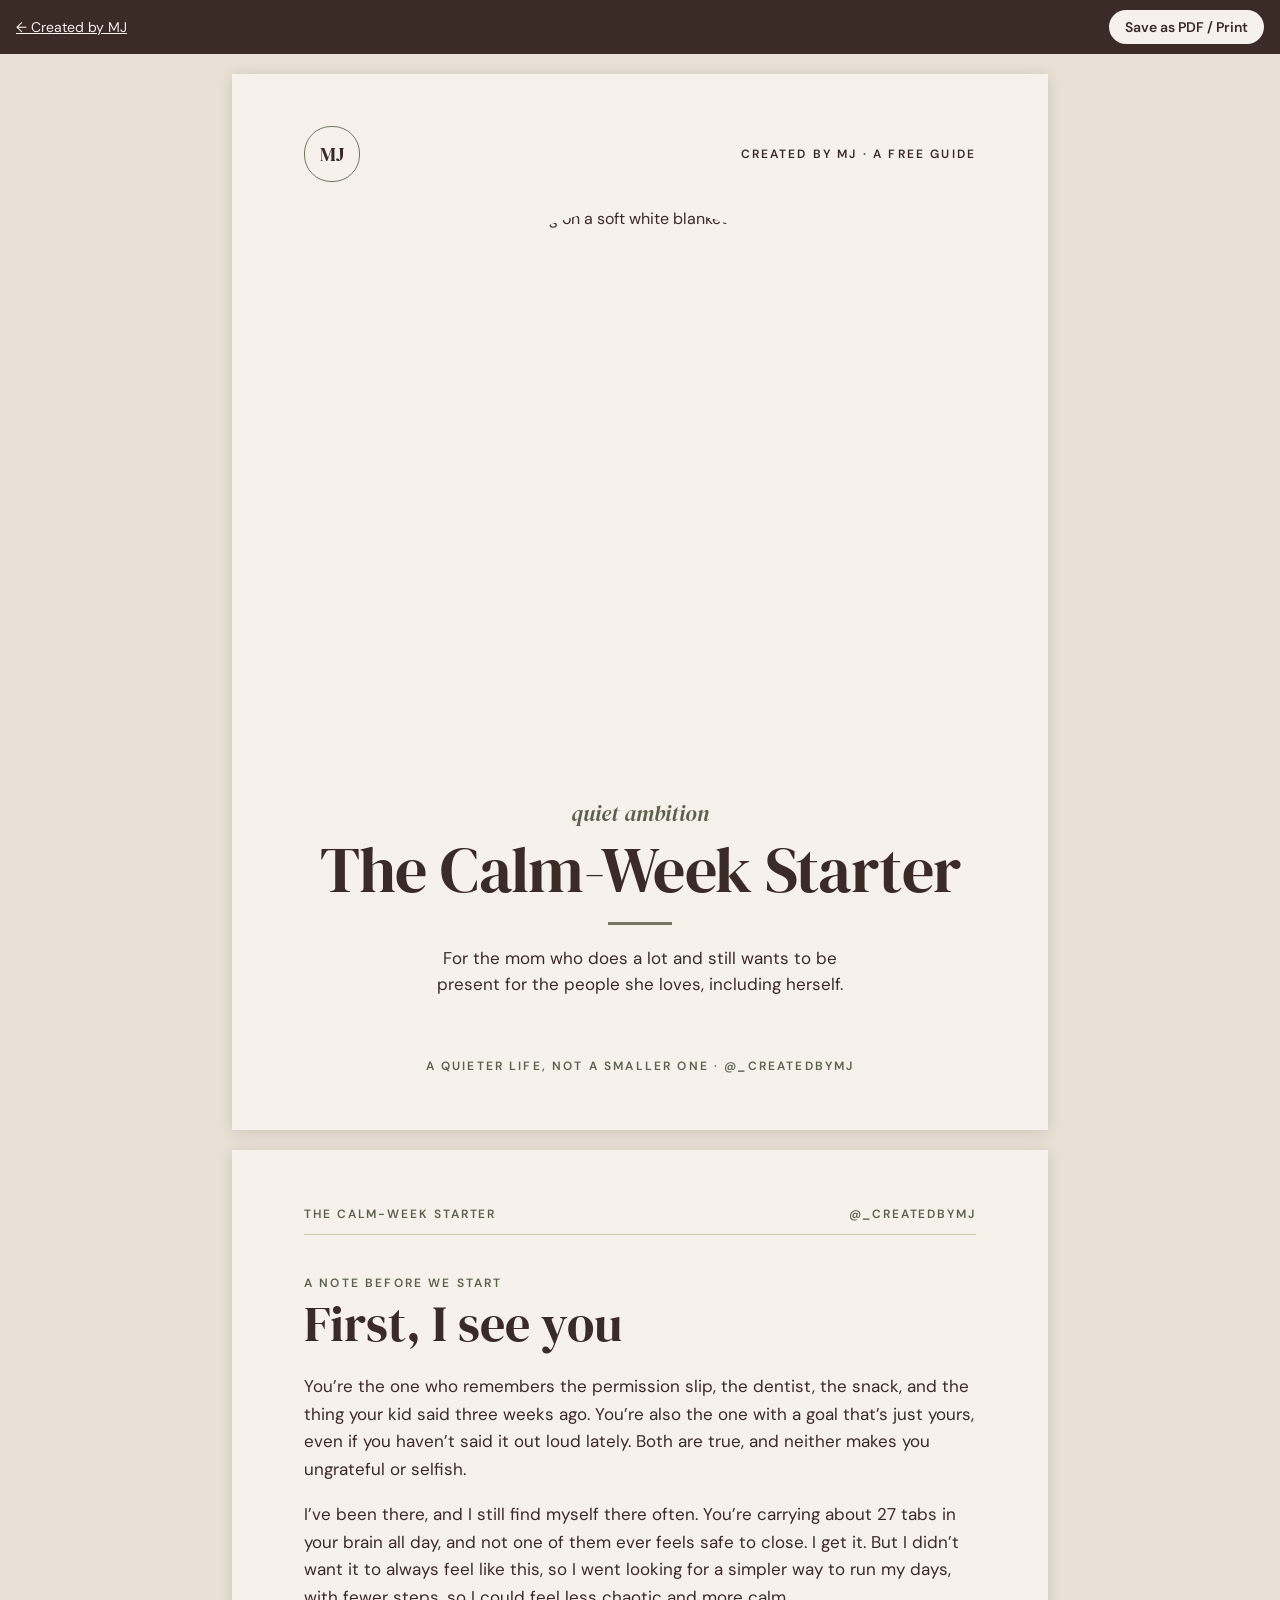
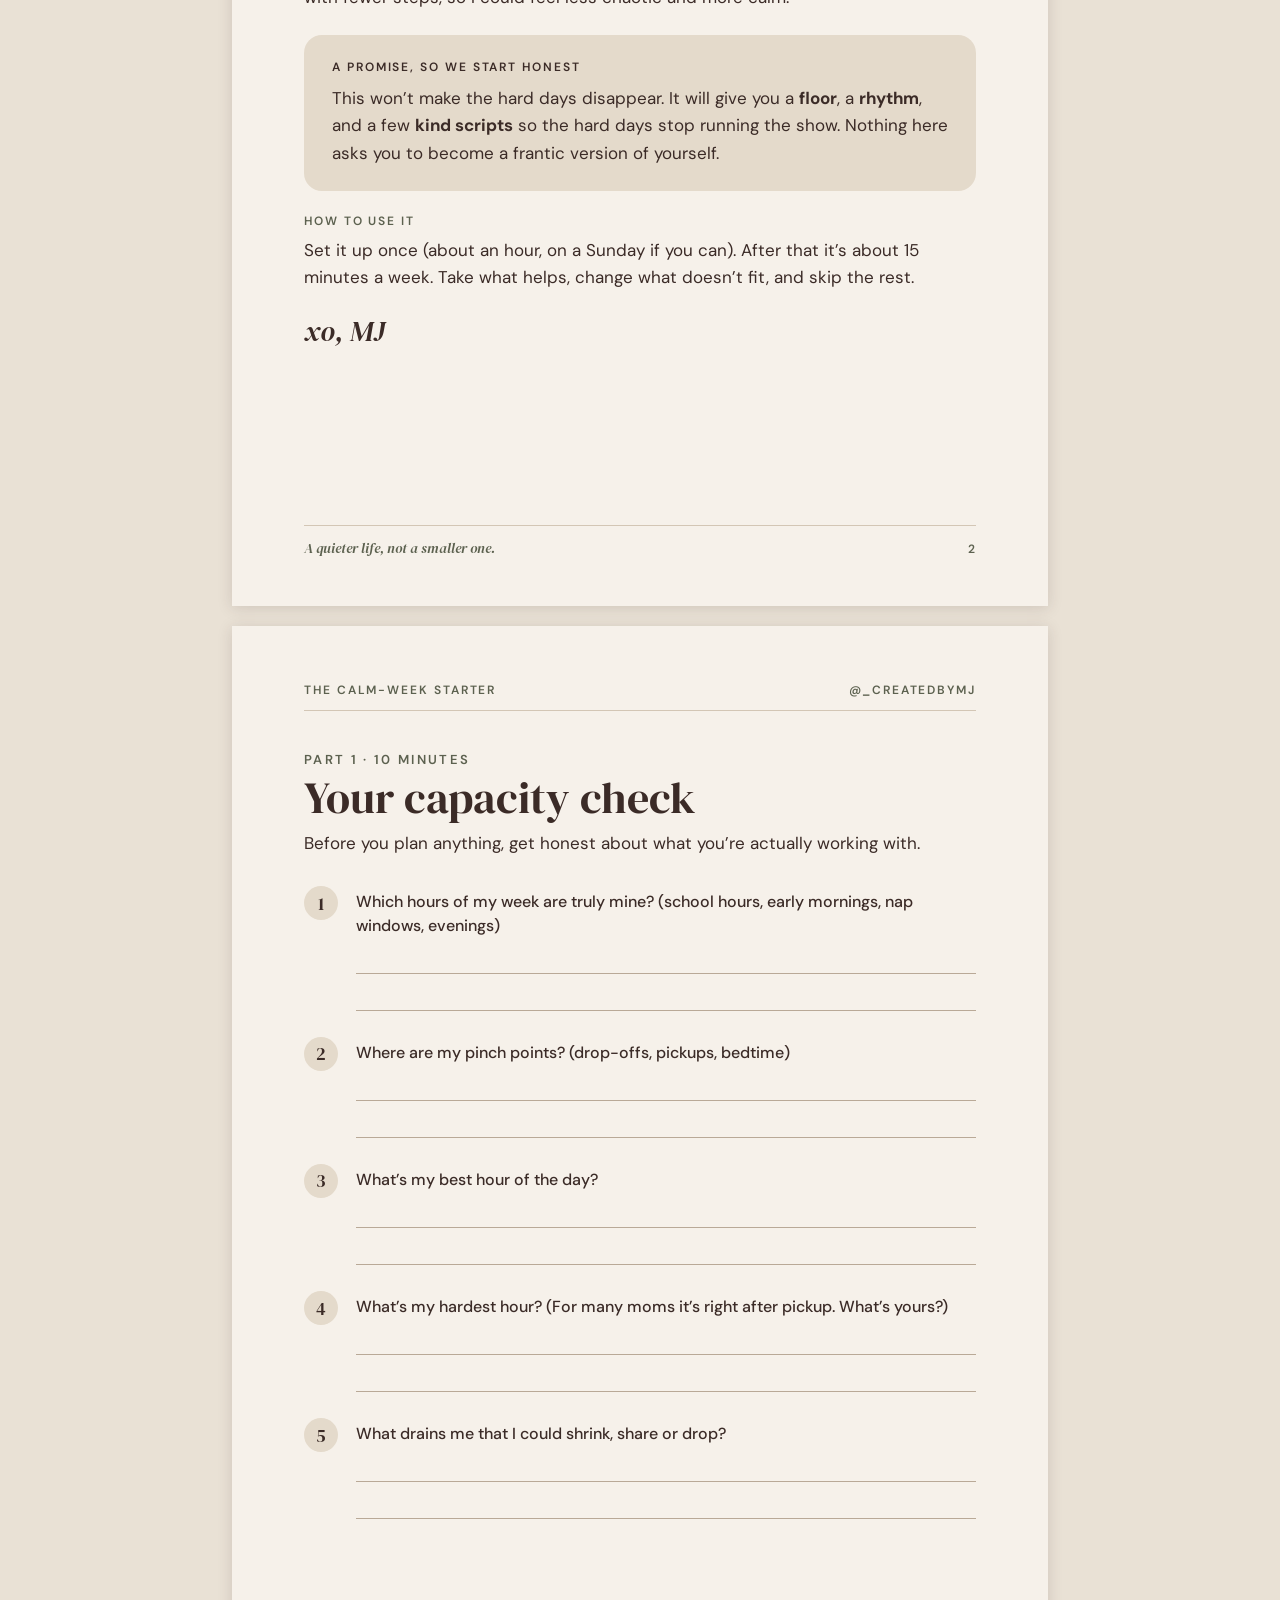
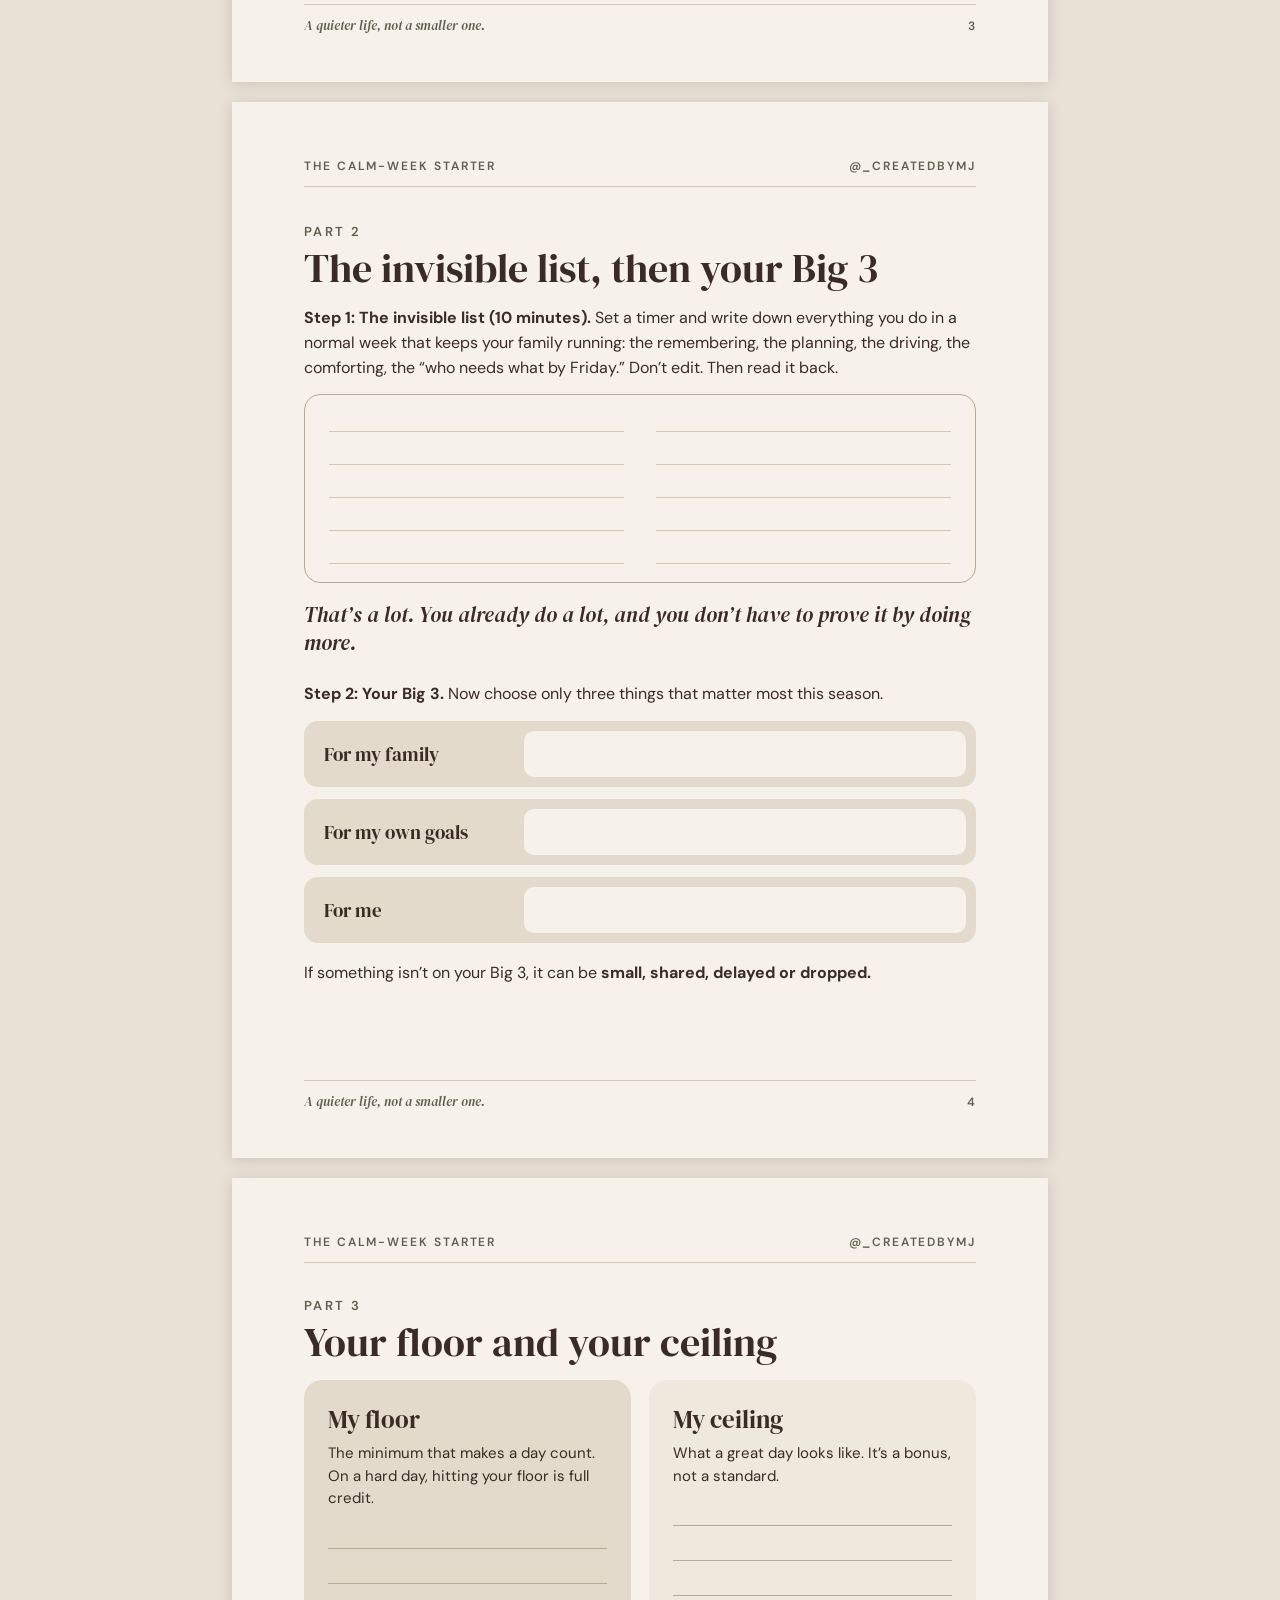
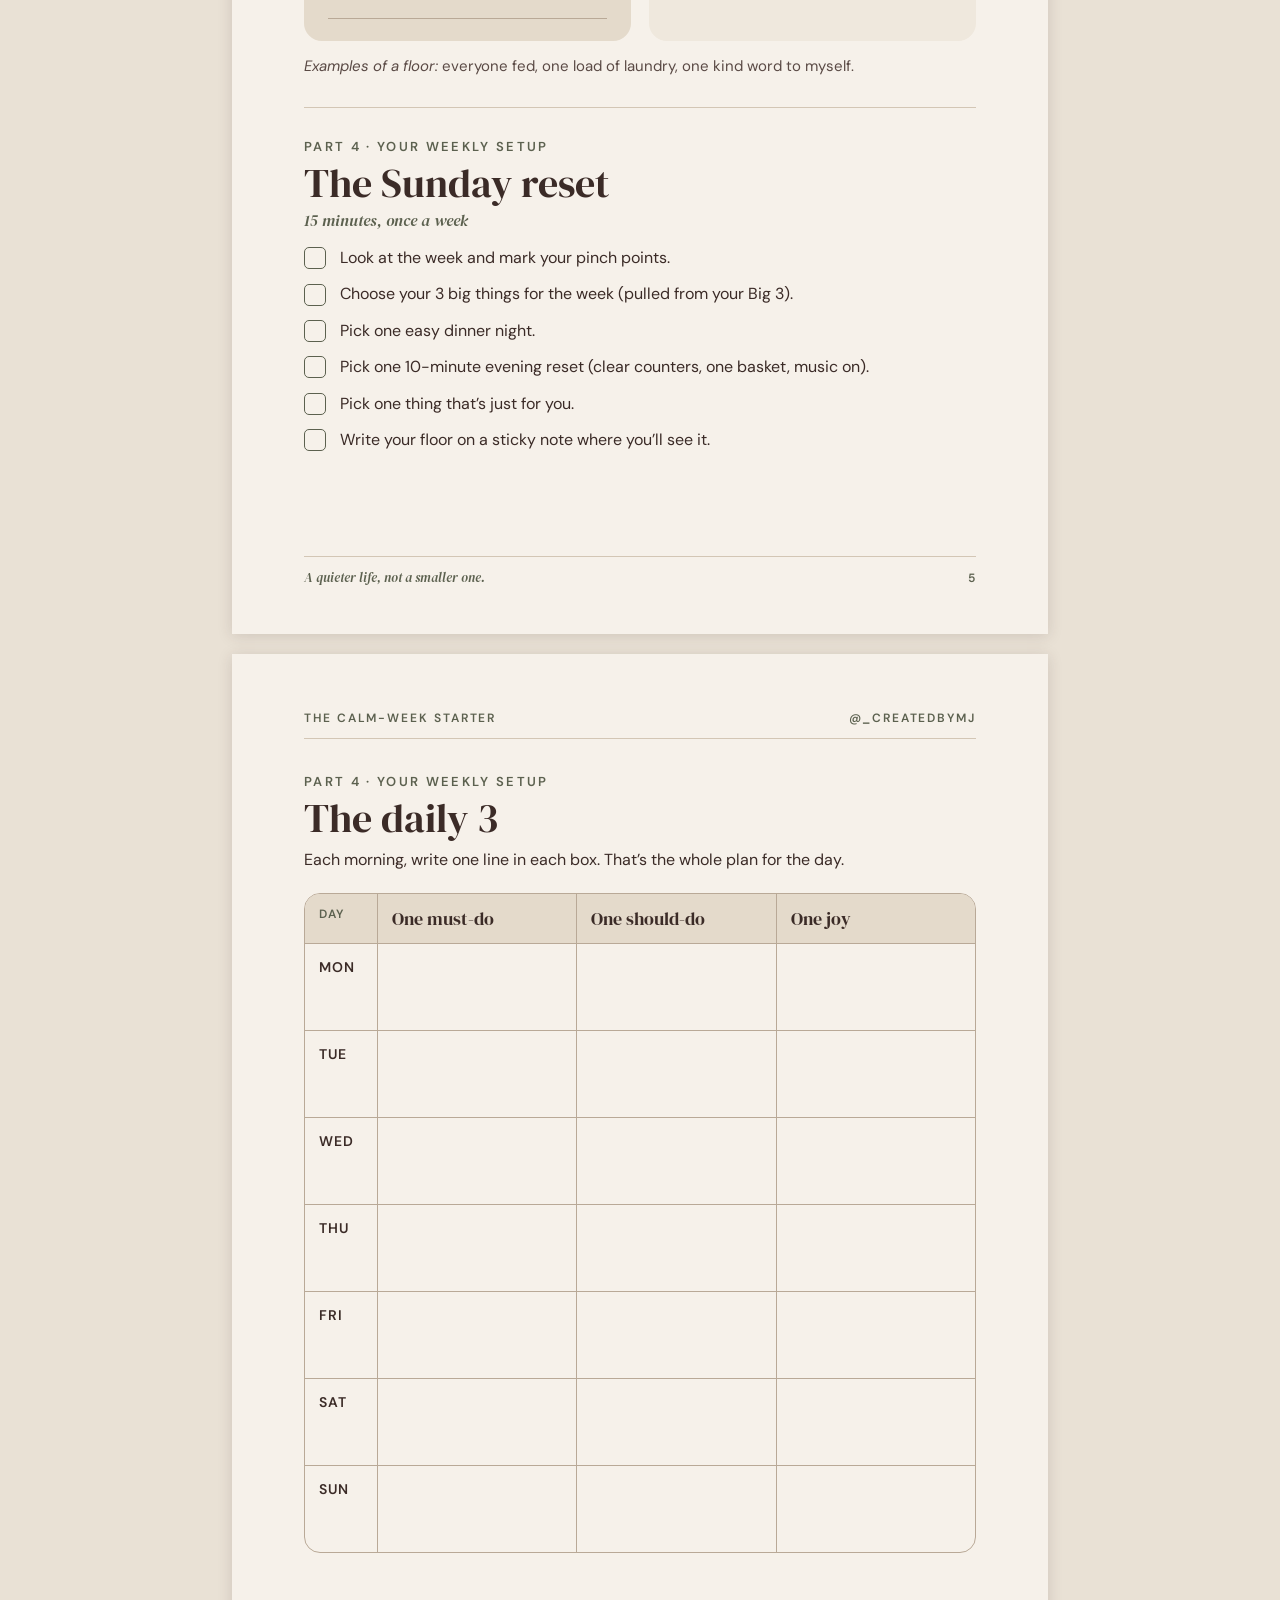
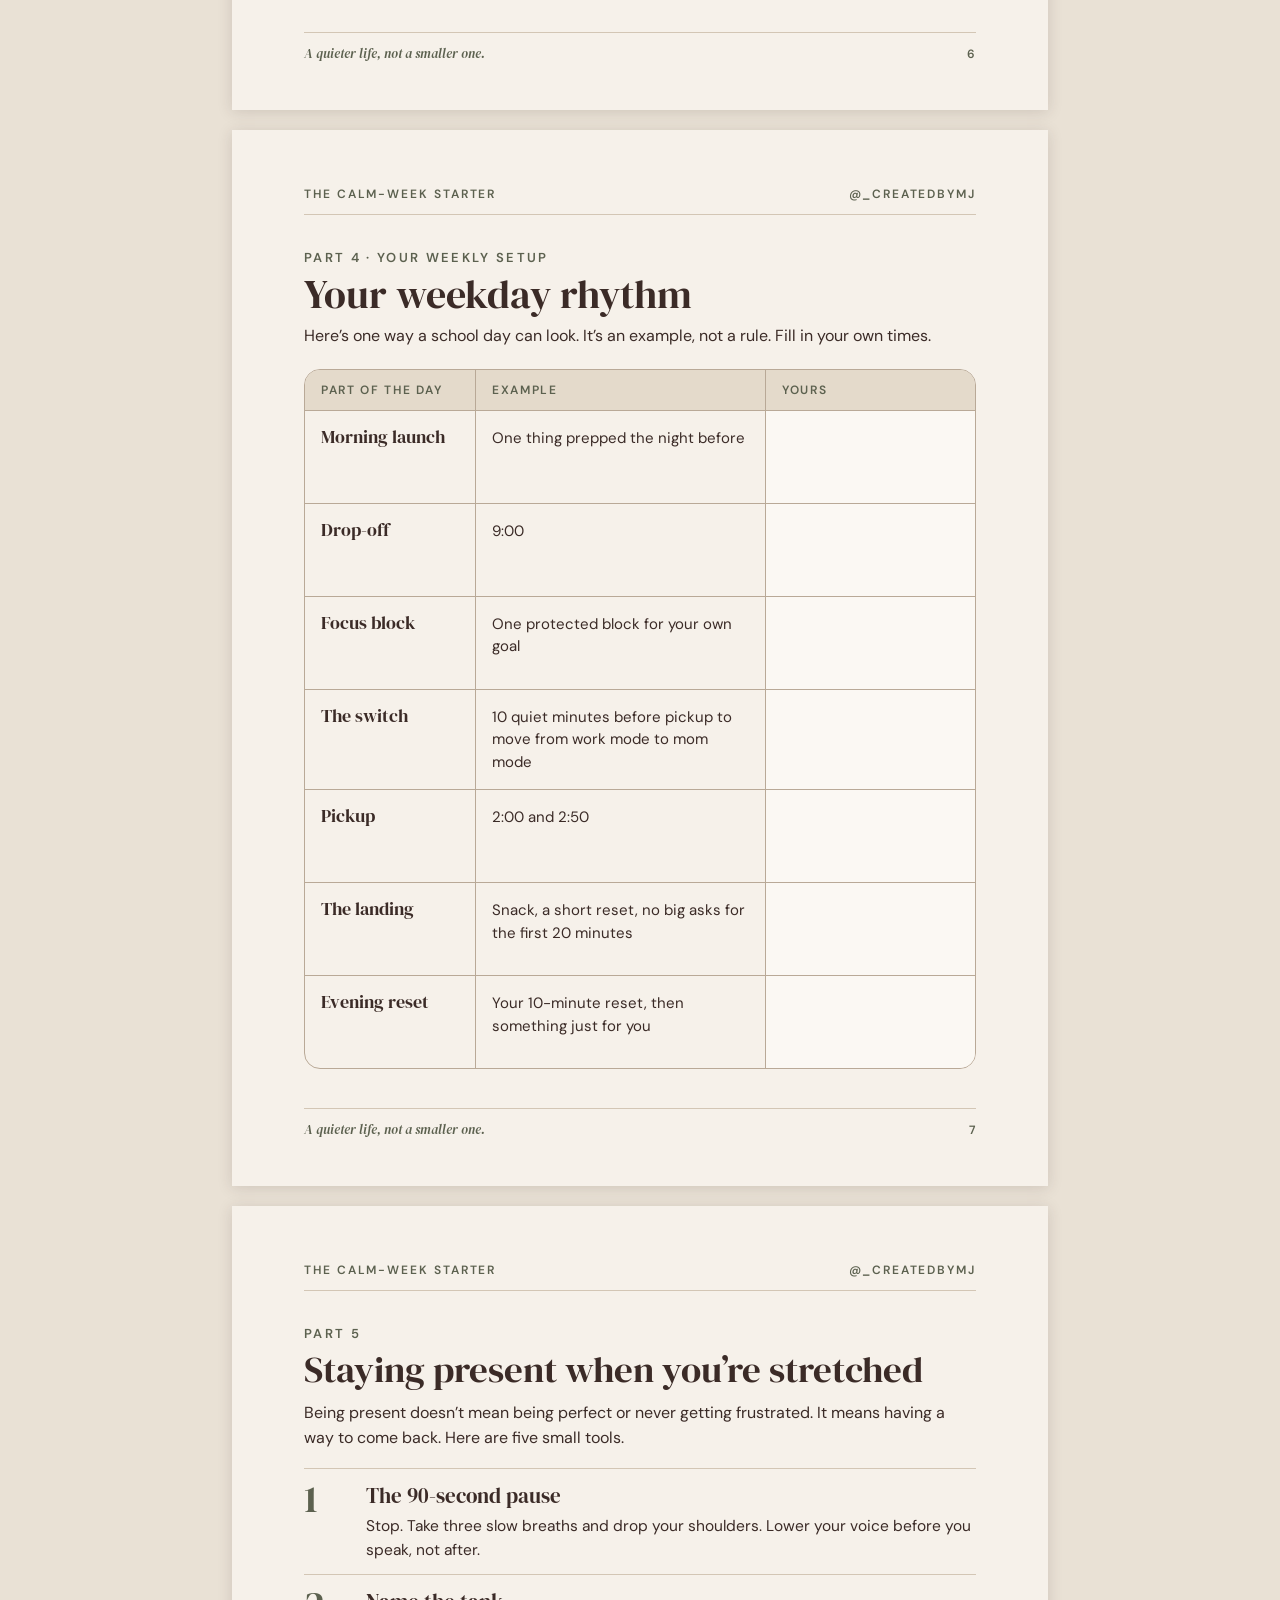
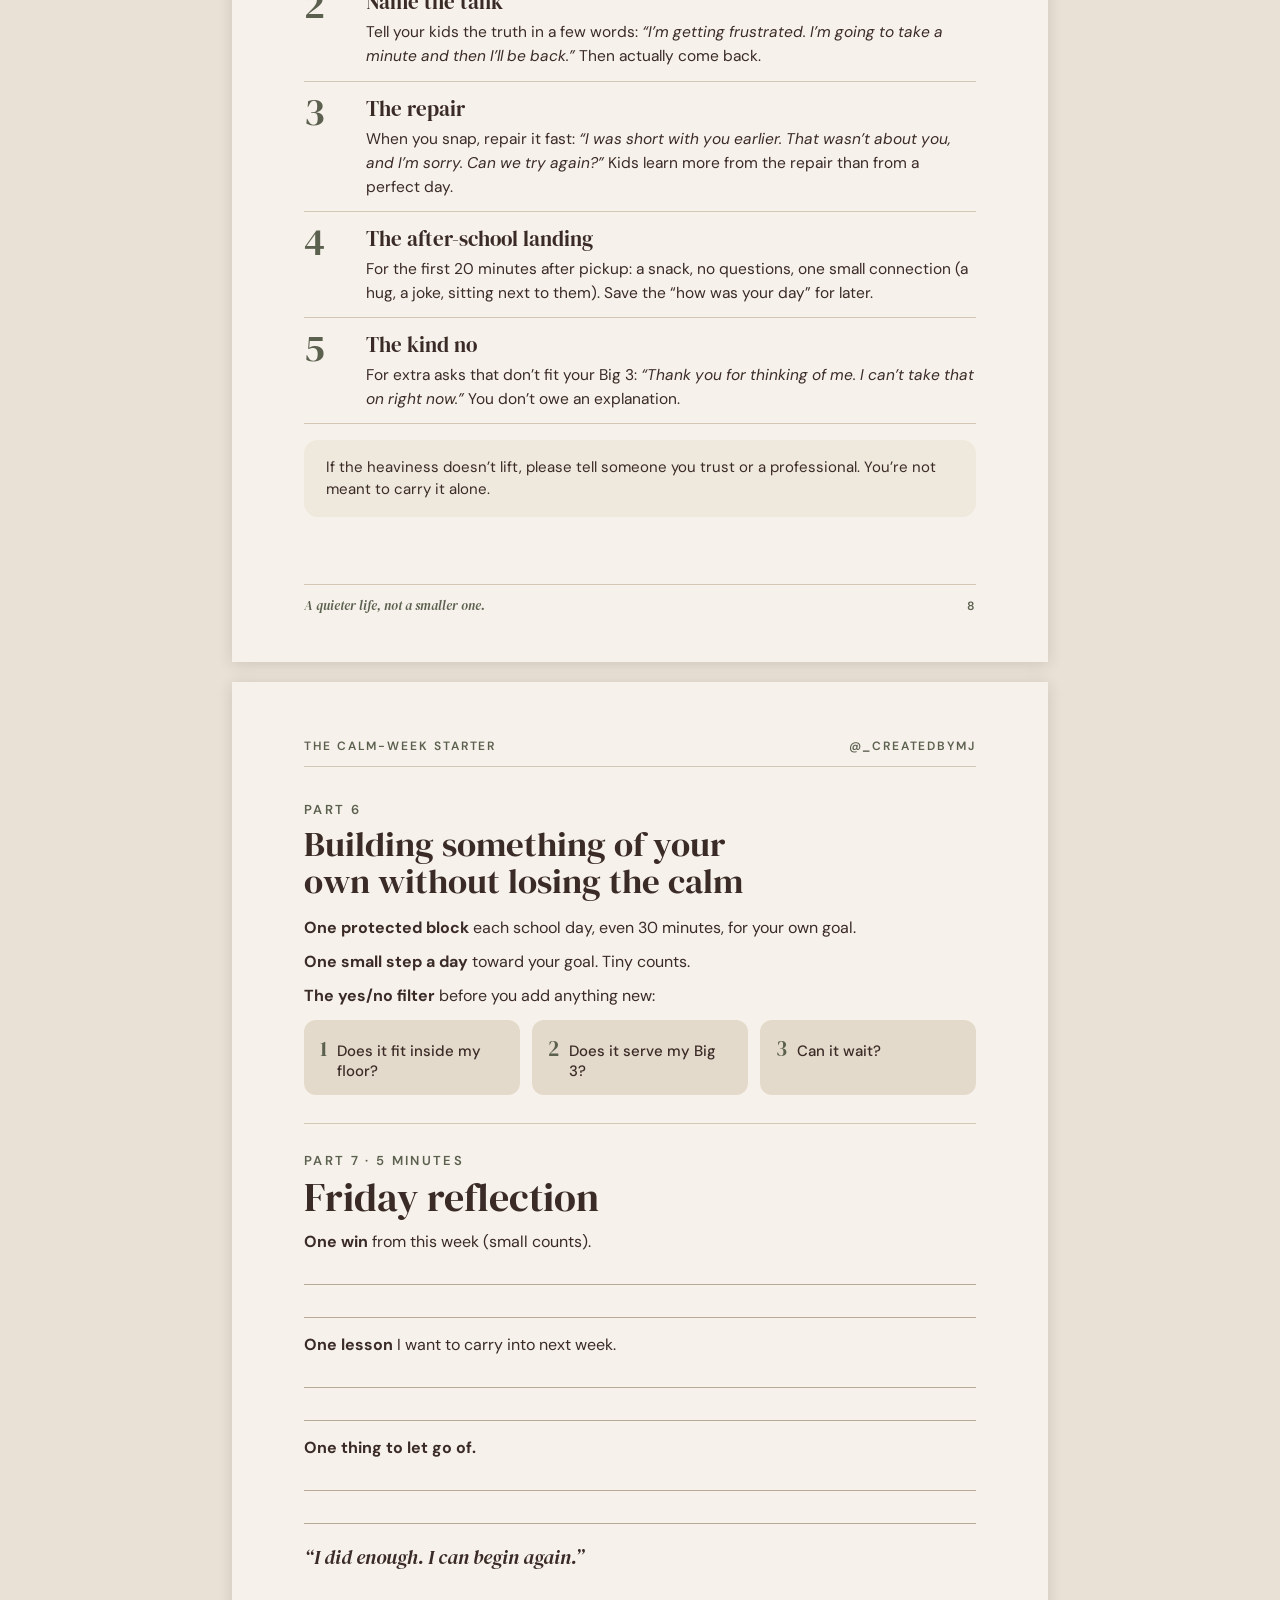
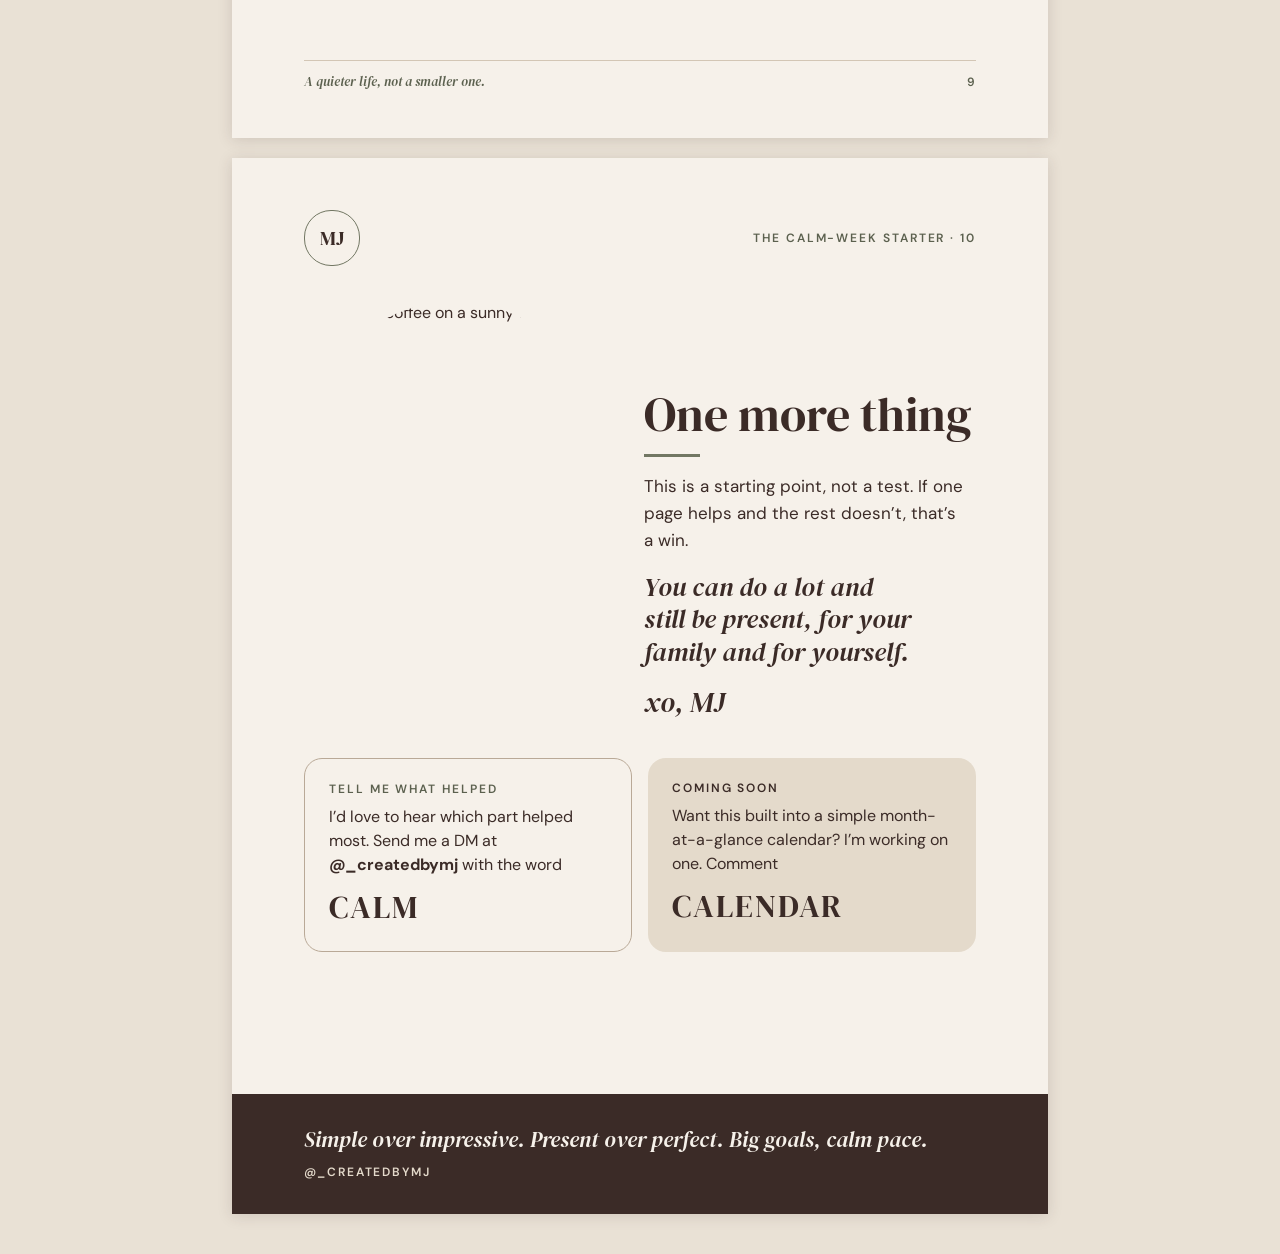
==== commit 6db91c6c: "Add files via upload" ====
--- a/calm-week-starter.html
+++ b/calm-week-starter.html
@@ -2,7 +2,7 @@
 <title>The Calm-Week Starter | Created by MJ</title>
 <meta name="description" content="A free guide from @_createdbymj for the mom who does a lot and still wants to be present.">
 <link rel="preconnect" href="https://fonts.googleapis.com"><link rel="preconnect" href="https://fonts.gstatic.com" crossorigin>
-<link rel="stylesheet" href="https://fonts.googleapis.com/css2?family=DM+Serif+Display:ital@0;1&family=DM+Sans:opsz,wght@9..40,400;9..40,500;9..40,600&display=swap">
+<link rel="stylesheet" href="https://fonts.googleapis.com/css2?family=DM+Serif+Display:ital@0;1&family=Lora:ital@0;1&family=DM+Sans:opsz,wght@9..40,400;9..40,500;9..40,600&display=swap">
 <style>
 html,body{margin:0;background:#E9E1D5}
 .bar{position:sticky;top:0;z-index:5;background:#3B2B27;color:#F6F1EA;font-family:'DM Sans',system-ui,sans-serif;font-size:14px;display:flex;justify-content:space-between;align-items:center;gap:12px;padding:10px max(16px,env(safe-area-inset-left))}
@@ -29,7 +29,7 @@
 <div style="width: 54px; height: 54px; border-radius: 27px; border: 1px solid #727763; display: flex; align-items: center; justify-content: center; font-family: 'DM Serif Display', Georgia, serif; font-size: 20px; color: #3B2B27">MJ</div>
 <span style="font-size: 12px; letter-spacing: 0.18em; text-transform: uppercase; font-weight: 600; color: #3B2B27">Created by MJ · A free guide</span>
 </div>
-<img src="cws-cover.jpg" alt="MJ smiling outdoors in a cream cardigan" style="margin-top: 26px; width: 500px; height: 560px; object-fit: cover; object-position: 55% 30%; border-radius: 250px 250px 0 0; display: block">
+<img src="https://images.unsplash.com/photo-1519645480282-2bcc997ba3b0?fm=jpg&amp;q=75&amp;w=1100&amp;auto=format&amp;fit=crop" alt="A coffee mug resting on a soft white blanket" style="margin-top: 26px; width: 500px; height: 560px; object-fit: cover; border-radius: 250px 250px 0 0; display: block">
 <p style="margin: 34px 0 0; font-family: 'DM Serif Display', Georgia, serif; font-style: italic; font-size: 22px; color: #5C614F; line-height: 1">quiet ambition</p>
 <h1 style="margin: 14px 0 0; font-family: 'DM Serif Display', Georgia, serif; font-weight: 400; font-size: 64px; line-height: 1; color: #3B2B27; letter-spacing: -0.01em; text-align: center">The Calm-Week Starter</h1>
 <div style="margin-top: 20px; width: 64px; height: 3px; background: #727763"></div>
@@ -44,7 +44,7 @@
 </div>
 <div style="flex-grow: 1; display: flex; flex-direction: column; gap: 18px; padding-top: 40px">
 <div style="display: flex; align-items: center; gap: 26px; margin-bottom: 6px">
-<img src="cws-welcome.jpg" alt="MJ laughing with a mug in her kitchen" style="width: 132px; height: 132px; border-radius: 66px; object-fit: cover; flex-shrink: 0; display: block">
+
 <div style="display: flex; flex-direction: column; gap: 8px">
 <p style="margin: 0; font-size: 12px; letter-spacing: 0.18em; text-transform: uppercase; font-weight: 600; color: #5C614F">A note before we start</p>
 <h2 style="margin: 0; font-family: 'DM Serif Display', Georgia, serif; font-weight: 400; font-size: 50px; line-height: 1; color: #3B2B27">First, I see you</h2>
@@ -444,7 +444,7 @@
 <span style="font-size: 12px; letter-spacing: 0.16em; text-transform: uppercase; font-weight: 600; color: #5C614F">The Calm-Week Starter · 10</span>
 </div>
 <div style="padding: 36px 72px 0; display: flex; gap: 40px; align-items: flex-end">
-<img src="cws-closing.jpg" alt="MJ smiling softly at home in a brown sweater and jeans" style="width: 300px; height: 420px; object-fit: cover; object-position: 50% 30%; border-radius: 150px 150px 0 0; display: block; flex-shrink: 0">
+<img src="https://images.unsplash.com/photo-1635687942411-82caa83ce388?fm=jpg&amp;q=75&amp;w=700&amp;auto=format&amp;fit=crop" alt="A cup of coffee on a sunny windowsill" style="width: 300px; height: 420px; object-fit: cover; border-radius: 150px 150px 0 0; display: block; flex-shrink: 0">
 <div style="display: flex; flex-direction: column; gap: 16px; padding-bottom: 6px">
 <h2 style="margin: 0; font-family: 'DM Serif Display', Georgia, serif; font-weight: 400; font-size: 48px; line-height: 1; color: #3B2B27">One more thing</h2>
 <div style="width: 56px; height: 3px; background: #727763"></div>
